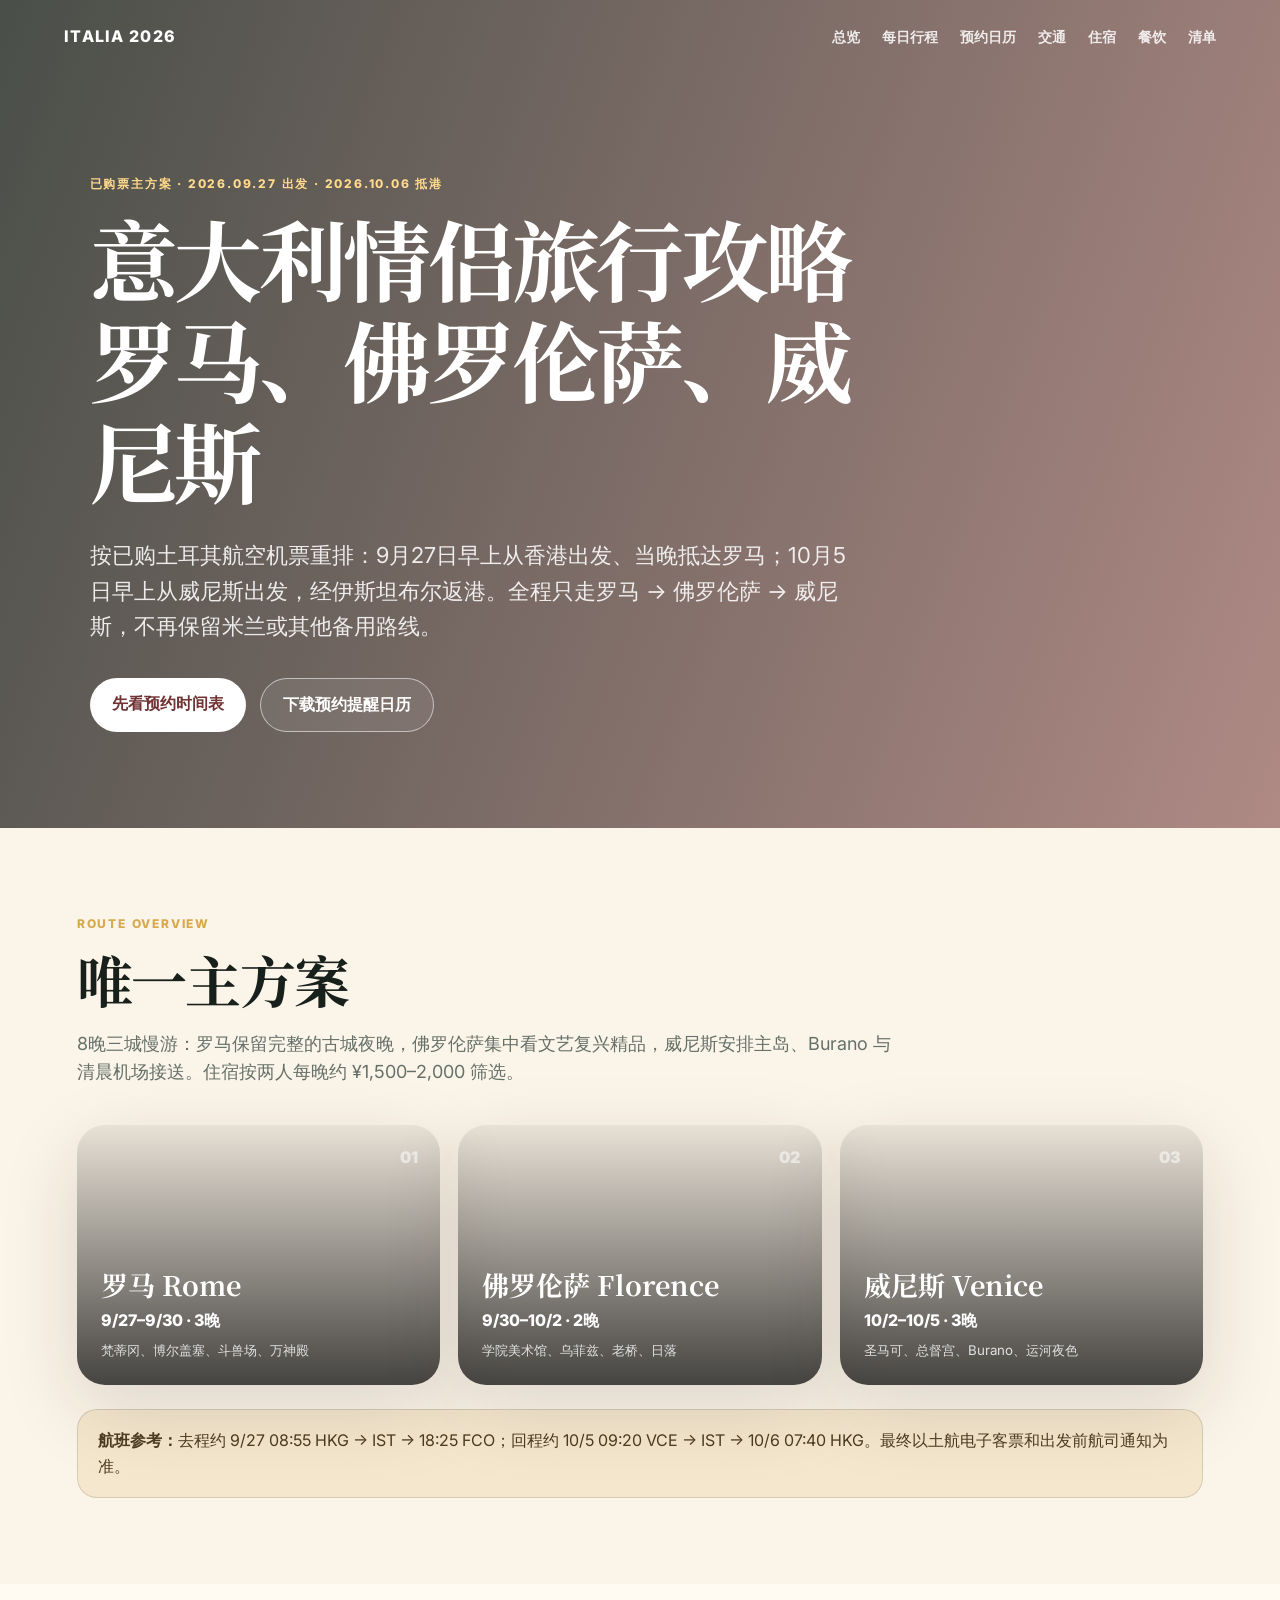
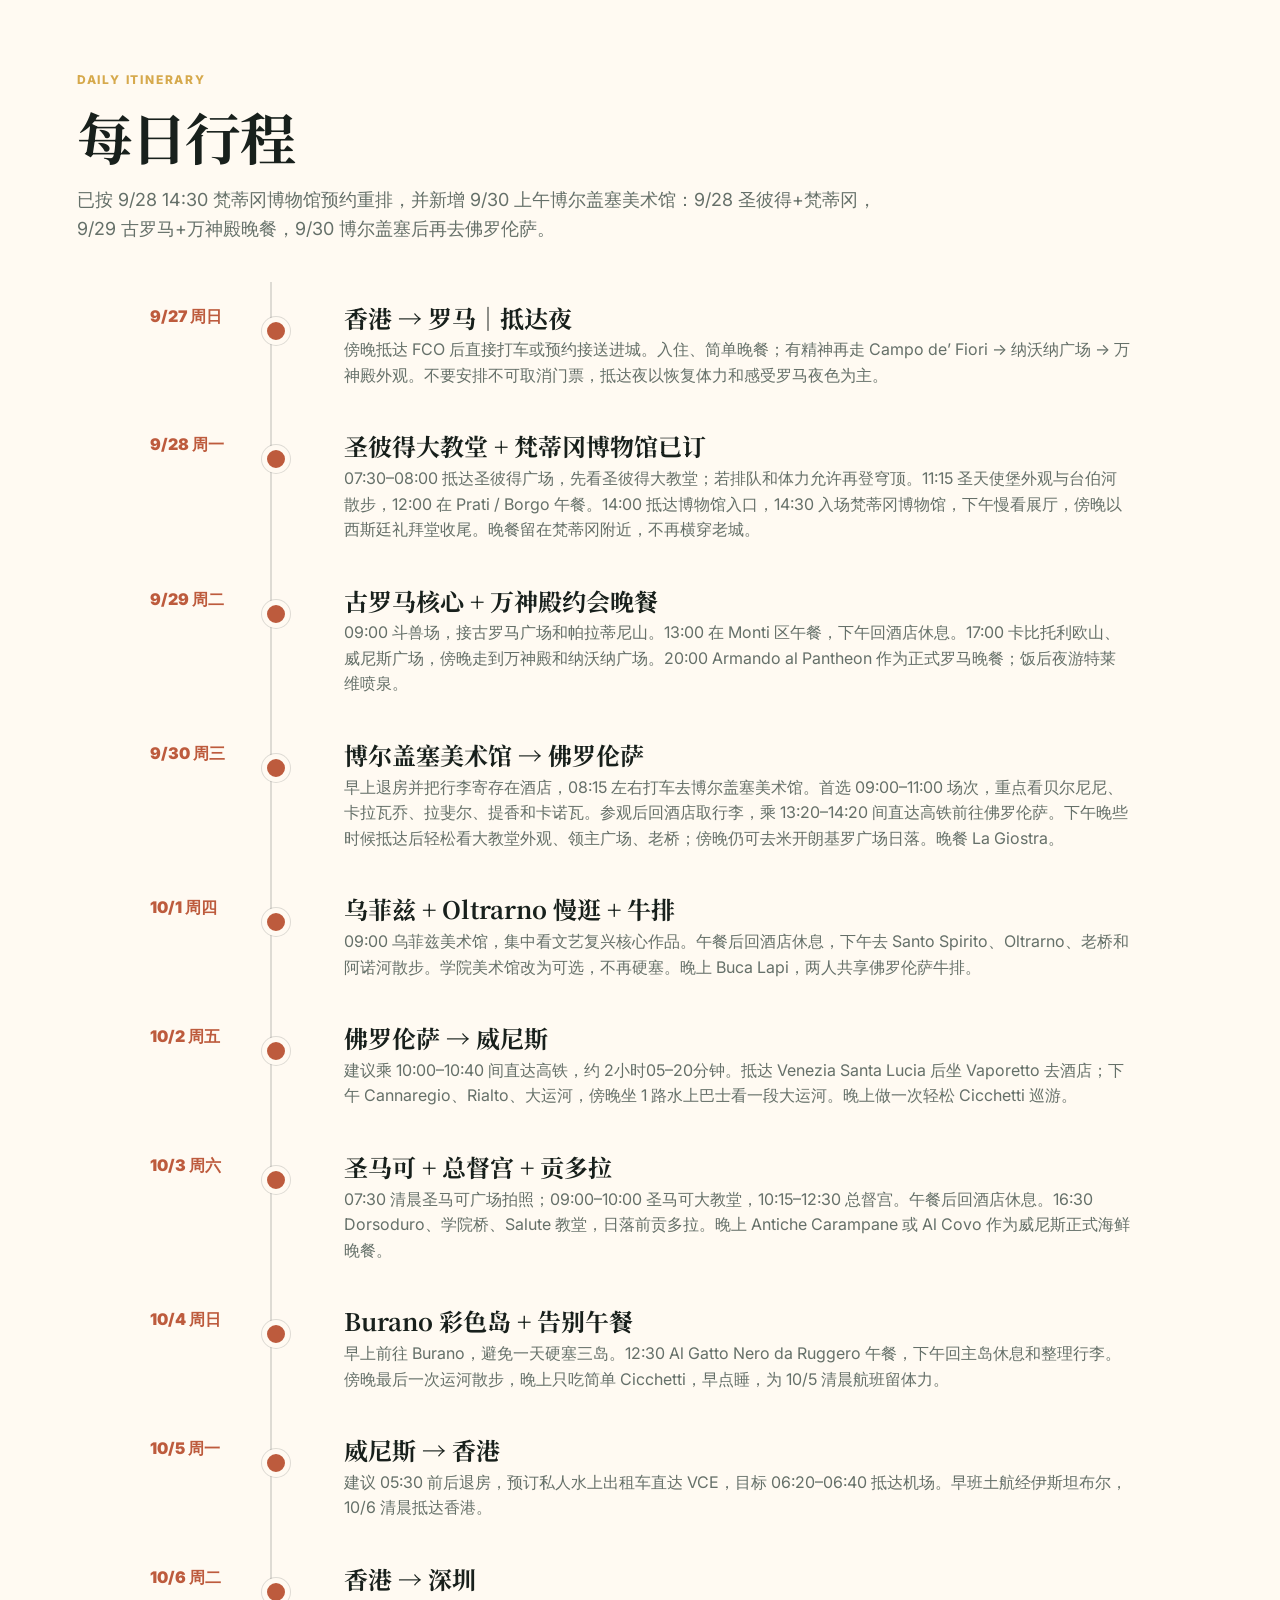
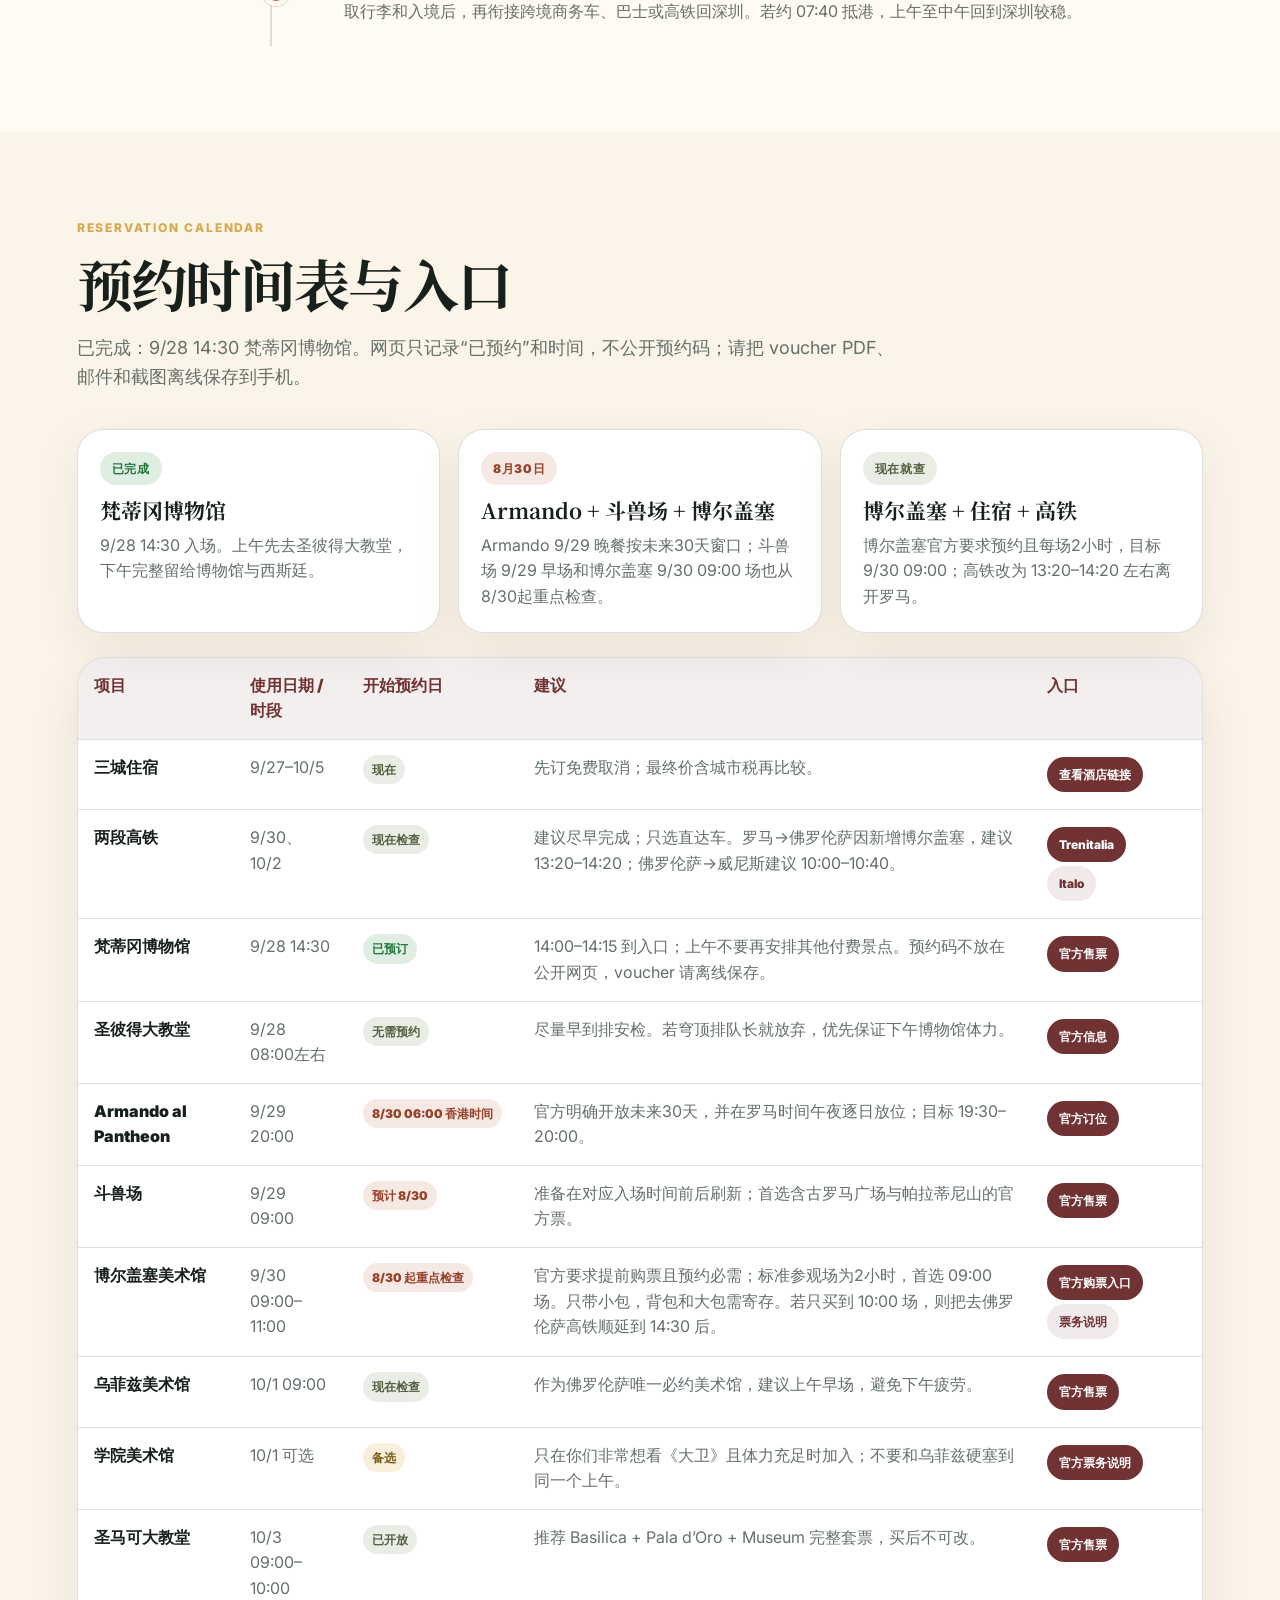
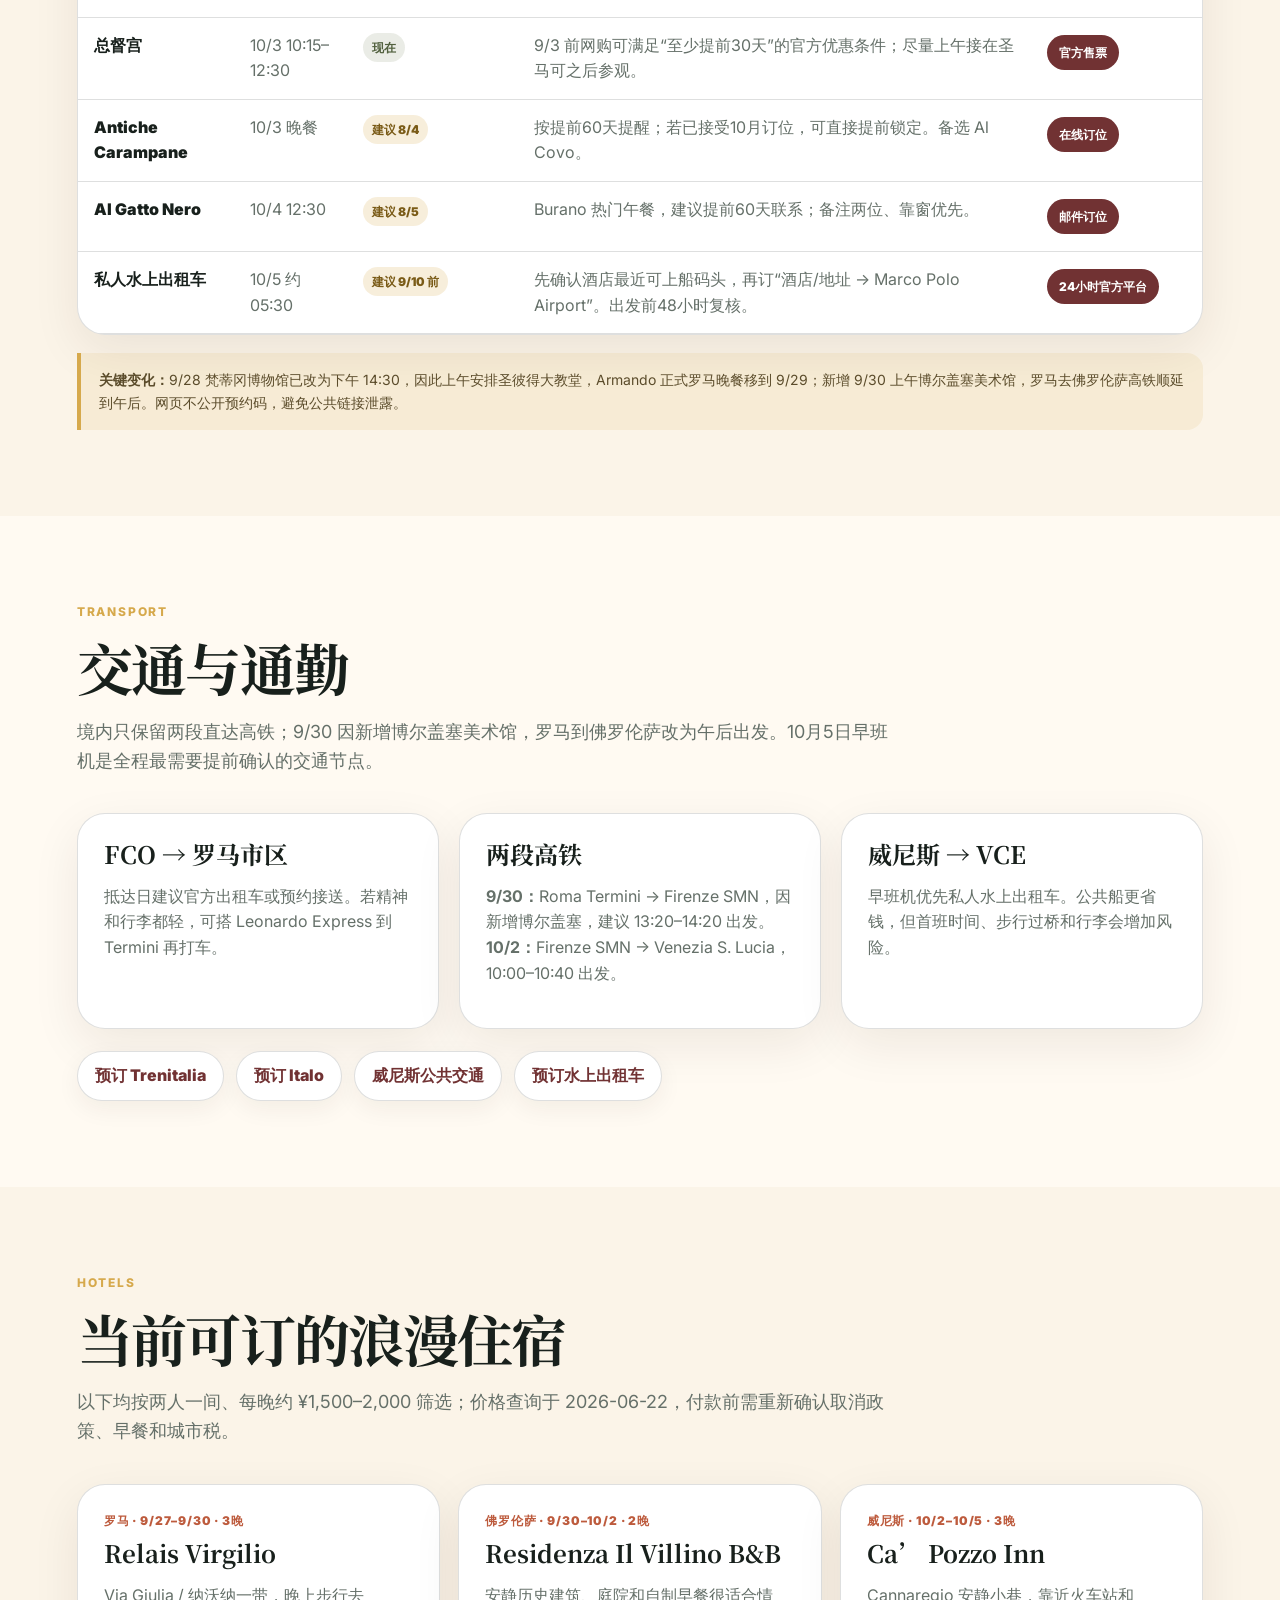
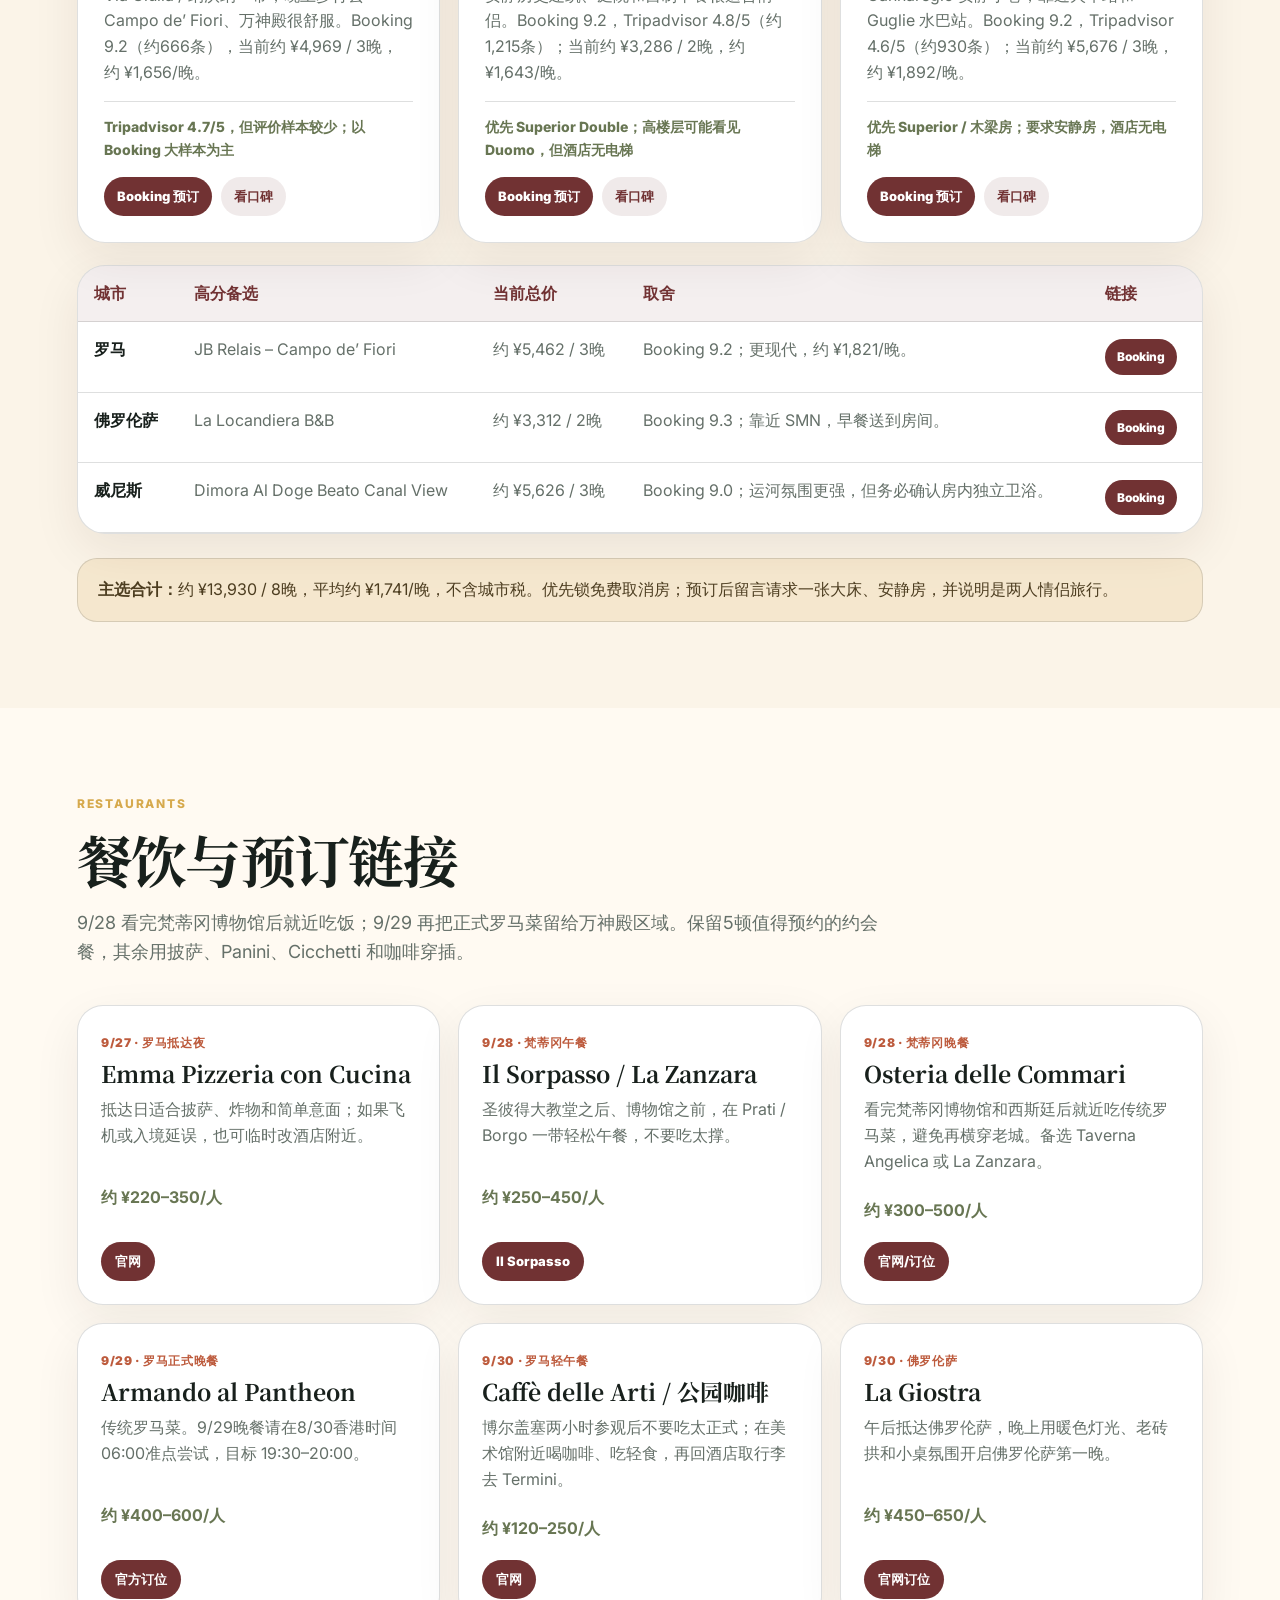
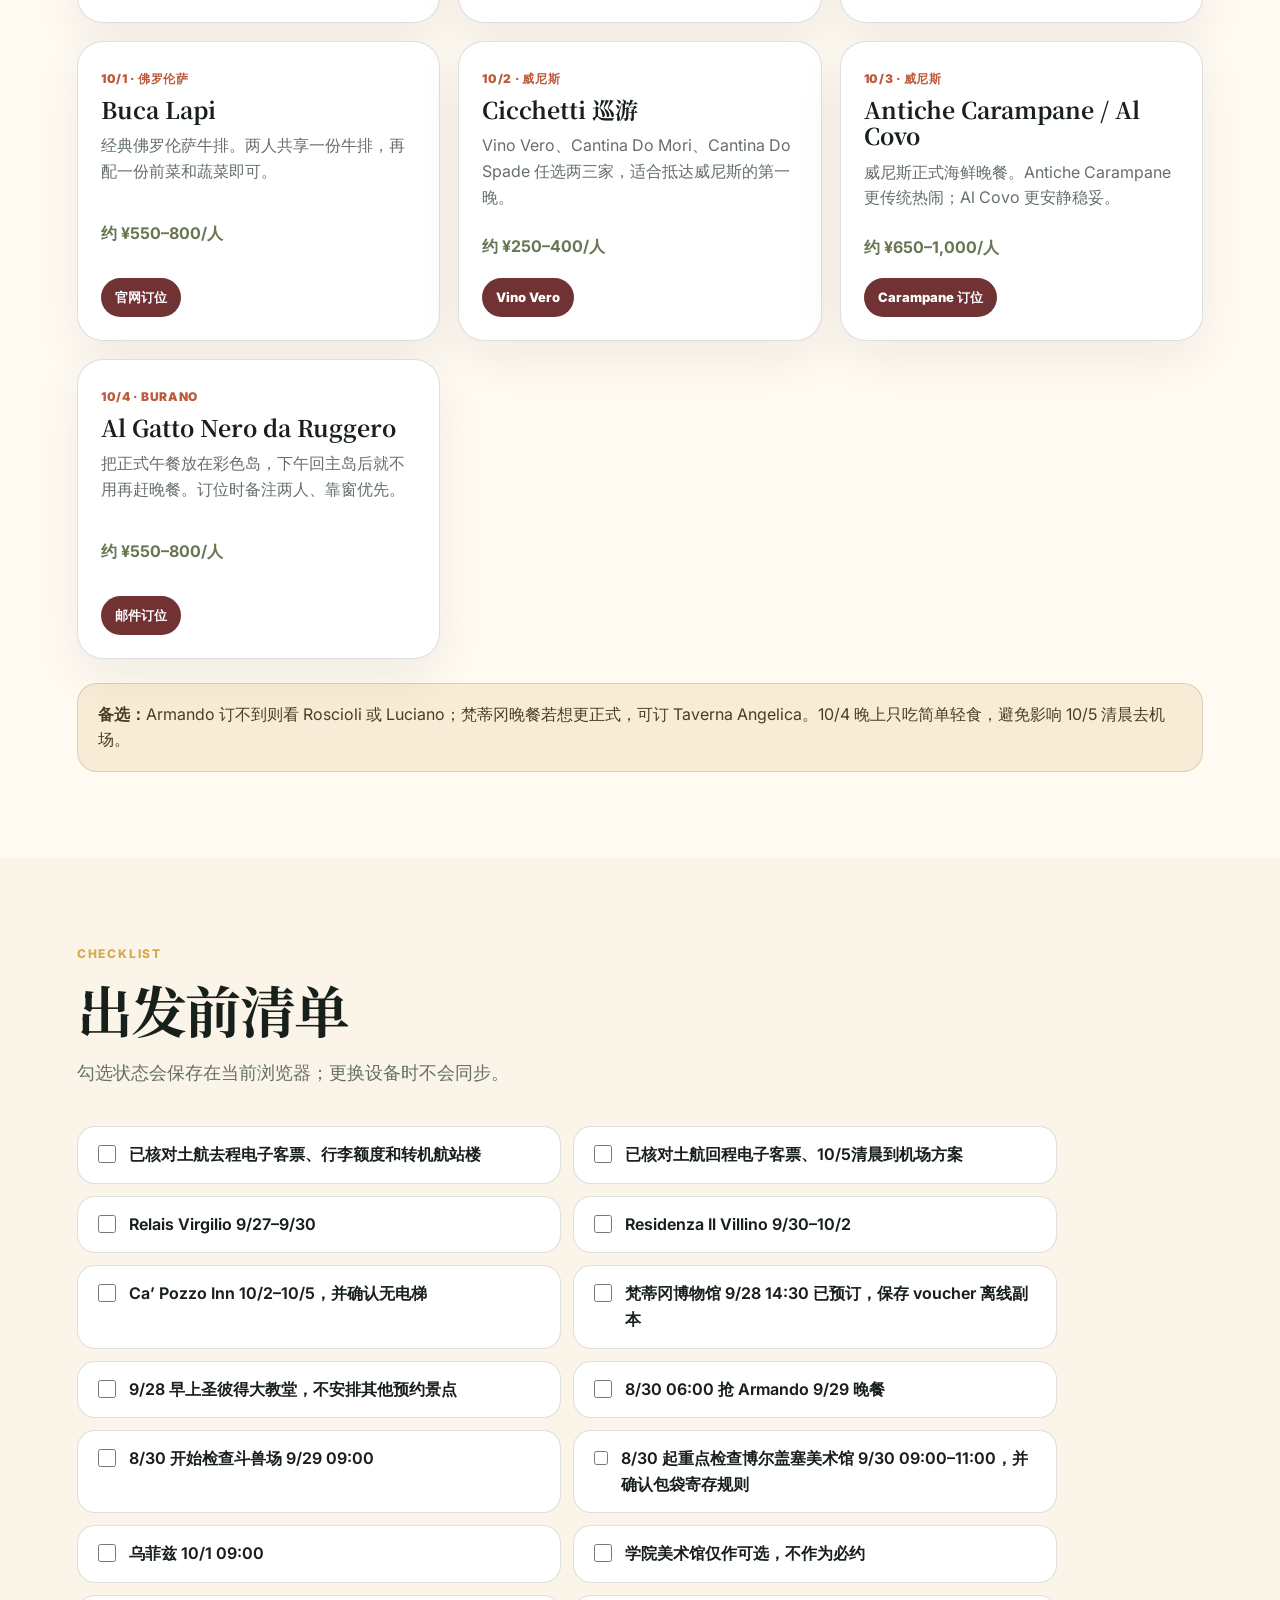
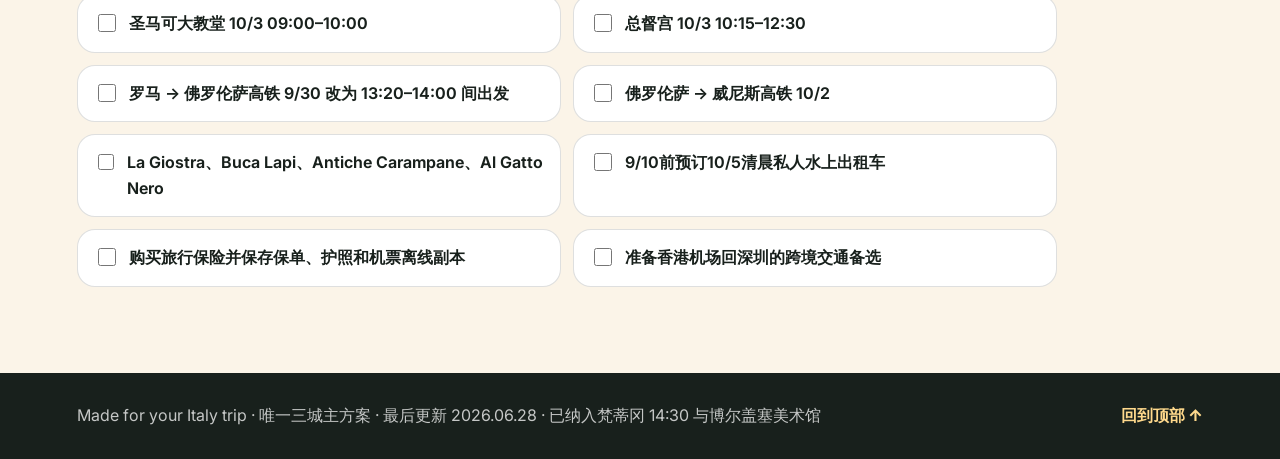
==== index.html @ 8fc0a08b "init github repo" ====
<!DOCTYPE html>

<html lang="zh-CN">
<head>
<meta charset="utf-8"/>
<meta content="width=device-width, initial-scale=1" name="viewport"/>
<title>意大利情侣旅行攻略｜罗马·佛罗伦萨·威尼斯</title>
<meta content="2026年9月27日香港出发，10月5日威尼斯返程：罗马、佛罗伦萨、威尼斯三城情侣旅行攻略，含住宿、餐厅、景点放票日、官方预约链接与已订梵蒂冈博物馆下午票后的新版节奏，并新增博尔盖塞美术馆。" name="description"/>
<link href="https://fonts.googleapis.com" rel="preconnect"/>
<link crossorigin="" href="https://fonts.gstatic.com" rel="preconnect"/>
<link href="https://fonts.googleapis.com/css2?family=Noto+Serif+SC:wght@500;700&amp;family=Inter:wght@400;500;600;700;800&amp;display=swap" rel="stylesheet"/>
<link href="styles.css" rel="stylesheet">
</link></head>
<body>
<header class="hero" id="top">
<nav class="nav">
<a class="brand" href="#top">Italia 2026</a>
<button aria-expanded="false" aria-label="打开导航" class="nav-toggle">☰</button>
<div class="nav-links">
<a href="#overview">总览</a>
<a href="#itinerary">每日行程</a>
<a href="#booking">预约日历</a>
<a href="#transport">交通</a>
<a href="#hotels">住宿</a>
<a href="#food">餐饮</a>
<a href="#checklist">清单</a>
</div>
</nav>
<section class="hero-content">
<p class="eyebrow">已购票主方案 · 2026.09.27 出发 · 2026.10.06 抵港</p>
<h1>意大利情侣旅行攻略<br/>罗马、佛罗伦萨、威尼斯</h1>
<p class="hero-subtitle">按已购土耳其航空机票重排：9月27日早上从香港出发、当晚抵达罗马；10月5日早上从威尼斯出发，经伊斯坦布尔返港。全程只走罗马 → 佛罗伦萨 → 威尼斯，不再保留米兰或其他备用路线。</p>
<div class="hero-actions">
<a class="btn primary" href="#booking">先看预约时间表</a>
<a class="btn secondary" download="" href="booking-reminders.ics">下载预约提醒日历</a>
</div>
</section>
</header>
<main>
<section class="section" id="overview">
<div class="section-heading">
<p class="eyebrow">Route Overview</p>
<h2>唯一主方案</h2>
<p>8晚三城慢游：罗马保留完整的古城夜晚，佛罗伦萨集中看文艺复兴精品，威尼斯安排主岛、Burano 与清晨机场接送。住宿按两人每晚约 ¥1,500–2,000 筛选。</p>
</div>
<div class="route-grid three-route">
<article class="route-card rome"><span>01</span><h3>罗马 Rome</h3><p>9/27–9/30 · 3晚</p><small>梵蒂冈、博尔盖塞、斗兽场、万神殿</small></article>
<article class="route-card florence"><span>02</span><h3>佛罗伦萨 Florence</h3><p>9/30–10/2 · 2晚</p><small>学院美术馆、乌菲兹、老桥、日落</small></article>
<article class="route-card venice"><span>03</span><h3>威尼斯 Venice</h3><p>10/2–10/5 · 3晚</p><small>圣马可、总督宫、Burano、运河夜色</small></article>
</div>
<div class="notice"><strong>航班参考：</strong>去程约 9/27 08:55 HKG → IST → 18:25 FCO；回程约 10/5 09:20 VCE → IST → 10/6 07:40 HKG。最终以土航电子客票和出发前航司通知为准。</div>
</section>
<section class="section alt" id="itinerary">
<div class="section-heading">
<p class="eyebrow">Daily Itinerary</p>
<h2>每日行程</h2>
<p>已按 9/28 14:30 梵蒂冈博物馆预约重排，并新增 9/30 上午博尔盖塞美术馆：9/28 圣彼得+梵蒂冈，9/29 古罗马+万神殿晚餐，9/30 博尔盖塞后再去佛罗伦萨。</p>
</div>
<div class="timeline">
<div class="day"><time>9/27 周日</time><div class="day-content"><h3>香港 → 罗马｜抵达夜</h3><p>傍晚抵达 FCO 后直接打车或预约接送进城。入住、简单晚餐；有精神再走 Campo de’ Fiori → 纳沃纳广场 → 万神殿外观。不要安排不可取消门票，抵达夜以恢复体力和感受罗马夜色为主。</p></div></div>
<div class="day"><time>9/28 周一</time><div class="day-content"><h3>圣彼得大教堂 + 梵蒂冈博物馆已订</h3><p>07:30–08:00 抵达圣彼得广场，先看圣彼得大教堂；若排队和体力允许再登穹顶。11:15 圣天使堡外观与台伯河散步，12:00 在 Prati / Borgo 午餐。14:00 抵达博物馆入口，14:30 入场梵蒂冈博物馆，下午慢看展厅，傍晚以西斯廷礼拜堂收尾。晚餐留在梵蒂冈附近，不再横穿老城。</p></div></div>
<div class="day"><time>9/29 周二</time><div class="day-content"><h3>古罗马核心 + 万神殿约会晚餐</h3><p>09:00 斗兽场，接古罗马广场和帕拉蒂尼山。13:00 在 Monti 区午餐，下午回酒店休息。17:00 卡比托利欧山、威尼斯广场，傍晚走到万神殿和纳沃纳广场。20:00 Armando al Pantheon 作为正式罗马晚餐；饭后夜游特莱维喷泉。</p></div></div>
<div class="day"><time>9/30 周三</time><div class="day-content"><h3>博尔盖塞美术馆 → 佛罗伦萨</h3><p>早上退房并把行李寄存在酒店，08:15 左右打车去博尔盖塞美术馆。首选 09:00–11:00 场次，重点看贝尔尼尼、卡拉瓦乔、拉斐尔、提香和卡诺瓦。参观后回酒店取行李，乘 13:20–14:20 间直达高铁前往佛罗伦萨。下午晚些时候抵达后轻松看大教堂外观、领主广场、老桥；傍晚仍可去米开朗基罗广场日落。晚餐 La Giostra。</p></div></div>
<div class="day"><time>10/1 周四</time><div class="day-content"><h3>乌菲兹 + Oltrarno 慢逛 + 牛排</h3><p>09:00 乌菲兹美术馆，集中看文艺复兴核心作品。午餐后回酒店休息，下午去 Santo Spirito、Oltrarno、老桥和阿诺河散步。学院美术馆改为可选，不再硬塞。晚上 Buca Lapi，两人共享佛罗伦萨牛排。</p></div></div>
<div class="day"><time>10/2 周五</time><div class="day-content"><h3>佛罗伦萨 → 威尼斯</h3><p>建议乘 10:00–10:40 间直达高铁，约 2小时05–20分钟。抵达 Venezia Santa Lucia 后坐 Vaporetto 去酒店；下午 Cannaregio、Rialto、大运河，傍晚坐 1 路水上巴士看一段大运河。晚上做一次轻松 Cicchetti 巡游。</p></div></div>
<div class="day"><time>10/3 周六</time><div class="day-content"><h3>圣马可 + 总督宫 + 贡多拉</h3><p>07:30 清晨圣马可广场拍照；09:00–10:00 圣马可大教堂，10:15–12:30 总督宫。午餐后回酒店休息。16:30 Dorsoduro、学院桥、Salute 教堂，日落前贡多拉。晚上 Antiche Carampane 或 Al Covo 作为威尼斯正式海鲜晚餐。</p></div></div>
<div class="day"><time>10/4 周日</time><div class="day-content"><h3>Burano 彩色岛 + 告别午餐</h3><p>早上前往 Burano，避免一天硬塞三岛。12:30 Al Gatto Nero da Ruggero 午餐，下午回主岛休息和整理行李。傍晚最后一次运河散步，晚上只吃简单 Cicchetti，早点睡，为 10/5 清晨航班留体力。</p></div></div>
<div class="day"><time>10/5 周一</time><div class="day-content"><h3>威尼斯 → 香港</h3><p>建议 05:30 前后退房，预订私人水上出租车直达 VCE，目标 06:20–06:40 抵达机场。早班土航经伊斯坦布尔，10/6 清晨抵达香港。</p></div></div>
<div class="day"><time>10/6 周二</time><div class="day-content"><h3>香港 → 深圳</h3><p>取行李和入境后，再衔接跨境商务车、巴士或高铁回深圳。若约 07:40 抵港，上午至中午回到深圳较稳。</p></div></div>
</div>
    </section>
    <section class="section" id="booking">
<div class="section-heading">
<p class="eyebrow">Reservation Calendar</p>
<h2>预约时间表与入口</h2>
<p>已完成：9/28 14:30 梵蒂冈博物馆。网页只记录“已预约”和时间，不公开预约码；请把 voucher PDF、邮件和截图离线保存到手机。</p>
</div>
<div class="booking-summary">
<article><span class="status done">已完成</span><strong>梵蒂冈博物馆</strong><p>9/28 14:30 入场。上午先去圣彼得大教堂，下午完整留给博物馆与西斯廷。</p></article>
<article><span class="status later">8月30日</span><strong>Armando + 斗兽场 + 博尔盖塞</strong><p>Armando 9/29 晚餐按未来30天窗口；斗兽场 9/29 早场和博尔盖塞 9/30 09:00 场也从8/30起重点检查。</p></article>
<article><span class="status open">现在就查</span><strong>博尔盖塞 + 住宿 + 高铁</strong><p>博尔盖塞官方要求预约且每场2小时，目标 9/30 09:00；高铁改为 13:20–14:20 左右离开罗马。</p></article>
</div>
<div class="booking-table-wrap">
<table class="booking-table">
<thead><tr><th>项目</th><th>使用日期 / 时段</th><th>开始预约日</th><th>建议</th><th>入口</th></tr></thead>
<tbody>
<tr><td>三城住宿</td><td>9/27–10/5</td><td><span class="pill open">现在</span></td><td>先订免费取消；最终价含城市税再比较。</td><td><a class="mini-btn" href="#hotels">查看酒店链接</a></td></tr>
<tr><td>两段高铁</td><td>9/30、10/2</td><td><span class="pill open">现在检查</span></td><td>建议尽早完成；只选直达车。罗马→佛罗伦萨因新增博尔盖塞，建议 13:20–14:20；佛罗伦萨→威尼斯建议 10:00–10:40。</td><td><a class="mini-btn" href="https://www.trenitalia.com/en.html" rel="noopener" target="_blank">Trenitalia</a> <a class="mini-btn ghost" href="https://www.italotreno.com/en" rel="noopener" target="_blank">Italo</a></td></tr>
<tr><td>梵蒂冈博物馆</td><td>9/28 14:30</td><td><span class="pill done">已预订</span></td><td>14:00–14:15 到入口；上午不要再安排其他付费景点。预约码不放在公开网页，voucher 请离线保存。</td><td><a class="mini-btn" href="https://tickets.museivaticani.va/home" rel="noopener" target="_blank">官方售票</a></td></tr>
<tr><td>圣彼得大教堂</td><td>9/28 08:00左右</td><td><span class="pill open">无需预约</span></td><td>尽量早到排安检。若穹顶排队长就放弃，优先保证下午博物馆体力。</td><td><a class="mini-btn" href="https://www.basilicasanpietro.va/en.html" rel="noopener" target="_blank">官方信息</a></td></tr>
<tr><td>Armando al Pantheon</td><td>9/29 20:00</td><td><span class="pill later">8/30 06:00 香港时间</span></td><td>官方明确开放未来30天，并在罗马时间午夜逐日放位；目标 19:30–20:00。</td><td><a class="mini-btn" href="https://armandoalpantheon.it/prenota/" rel="noopener" target="_blank">官方订位</a></td></tr>
<tr><td>斗兽场</td><td>9/29 09:00</td><td><span class="pill later">预计 8/30</span></td><td>准备在对应入场时间前后刷新；首选含古罗马广场与帕拉蒂尼山的官方票。</td><td><a class="mini-btn" href="https://ticketing.colosseo.it/en/" rel="noopener" target="_blank">官方售票</a></td></tr>
<tr><td>博尔盖塞美术馆</td><td>9/30 09:00–11:00</td><td><span class="pill later">8/30 起重点检查</span></td><td>官方要求提前购票且预约必需；标准参观场为2小时，首选 09:00 场。只带小包，背包和大包需寄存。若只买到 10:00 场，则把去佛罗伦萨高铁顺延到 14:30 后。</td><td><a class="mini-btn" href="https://www.gebart.it/musei/galleria-borghese/" rel="noopener" target="_blank">官方购票入口</a><a class="mini-btn ghost" href="https://galleriaborghese.cultura.gov.it/en/visita/info-biglietti/" rel="noopener" target="_blank">票务说明</a></td></tr>
<tr><td>乌菲兹美术馆</td><td>10/1 09:00</td><td><span class="pill open">现在检查</span></td><td>作为佛罗伦萨唯一必约美术馆，建议上午早场，避免下午疲劳。</td><td><a class="mini-btn" href="https://www.uffizi.it/en/tickets" rel="noopener" target="_blank">官方售票</a></td></tr>
<tr><td>学院美术馆</td><td>10/1 可选</td><td><span class="pill soon">备选</span></td><td>只在你们非常想看《大卫》且体力充足时加入；不要和乌菲兹硬塞到同一个上午。</td><td><a class="mini-btn" href="https://www.galleriaaccademiafirenze.it/en/tickets/" rel="noopener" target="_blank">官方票务说明</a></td></tr>
<tr><td>圣马可大教堂</td><td>10/3 09:00–10:00</td><td><span class="pill open">已开放</span></td><td>推荐 Basilica + Pala d’Oro + Museum 完整套票，买后不可改。</td><td><a class="mini-btn" href="https://tickets.basilicasanmarco.it/en/products/tickets/2524" rel="noopener" target="_blank">官方售票</a></td></tr>
<tr><td>总督宫</td><td>10/3 10:15–12:30</td><td><span class="pill open">现在</span></td><td>9/3 前网购可满足“至少提前30天”的官方优惠条件；尽量上午接在圣马可之后参观。</td><td><a class="mini-btn" href="https://muve.vivaticket.it/en/tour/palazzo-ducale/2478" rel="noopener" target="_blank">官方售票</a></td></tr>
<tr><td>Antiche Carampane</td><td>10/3 晚餐</td><td><span class="pill soon">建议 8/4</span></td><td>按提前60天提醒；若已接受10月订位，可直接提前锁定。备选 Al Covo。</td><td><a class="mini-btn" href="https://booking.resdiary.com/widget/Standard/AnticheCarampane/6454" rel="noopener" target="_blank">在线订位</a></td></tr>
<tr><td>Al Gatto Nero</td><td>10/4 12:30</td><td><span class="pill soon">建议 8/5</span></td><td>Burano 热门午餐，建议提前60天联系；备注两位、靠窗优先。</td><td><a class="mini-btn" href="mailto:info@gattonero.com?subject=Reservation%20request%20for%202%20people%20on%204%20October%202026%20at%2012%3A30">邮件订位</a></td></tr>
<tr><td>私人水上出租车</td><td>10/5 约 05:30</td><td><span class="pill soon">建议 9/10 前</span></td><td>先确认酒店最近可上船码头，再订“酒店/地址 → Marco Polo Airport”。出发前48小时复核。</td><td><a class="mini-btn" href="https://www.motoscafivenezia.com/en/" rel="noopener" target="_blank">24小时官方平台</a></td></tr>
</tbody>
</table>
</div>
<div class="source-note"><strong>关键变化：</strong>9/28 梵蒂冈博物馆已改为下午 14:30，因此上午安排圣彼得大教堂，Armando 正式罗马晚餐移到 9/29；新增 9/30 上午博尔盖塞美术馆，罗马去佛罗伦萨高铁顺延到午后。网页不公开预约码，避免公共链接泄露。</div>
</section>
    <section class="section alt" id="transport">
<div class="section-heading"><p class="eyebrow">Transport</p><h2>交通与通勤</h2><p>境内只保留两段直达高铁；9/30 因新增博尔盖塞美术馆，罗马到佛罗伦萨改为午后出发。10月5日早班机是全程最需要提前确认的交通节点。</p></div>
<div class="cards three">
<article class="info-card"><h3>FCO → 罗马市区</h3><p>抵达日建议官方出租车或预约接送。若精神和行李都轻，可搭 Leonardo Express 到 Termini 再打车。</p></article>
<article class="info-card"><h3>两段高铁</h3><p><strong>9/30：</strong>Roma Termini → Firenze SMN，因新增博尔盖塞，建议 13:20–14:20 出发。<br/><strong>10/2：</strong>Firenze SMN → Venezia S. Lucia，10:00–10:40 出发。</p></article>
<article class="info-card"><h3>威尼斯 → VCE</h3><p>早班机优先私人水上出租车。公共船更省钱，但首班时间、步行过桥和行李会增加风险。</p></article>
</div>
<div class="link-row">
<a class="action-link" href="https://www.trenitalia.com/en.html" rel="noopener" target="_blank">预订 Trenitalia</a>
<a class="action-link" href="https://www.italotreno.com/en" rel="noopener" target="_blank">预订 Italo</a>
<a class="action-link" href="https://www.veneziaunica.it/en" rel="noopener" target="_blank">威尼斯公共交通</a>
<a class="action-link" href="https://www.motoscafivenezia.com/en/" rel="noopener" target="_blank">预订水上出租车</a>
</div>
</section>
<section class="section" id="hotels">
<div class="section-heading"><p class="eyebrow">Hotels</p><h2>当前可订的浪漫住宿</h2><p>以下均按两人一间、每晚约 ¥1,500–2,000 筛选；价格查询于 2026-06-22，付款前需重新确认取消政策、早餐和城市税。</p></div>
<div class="hotel-grid featured-hotels">
<article class="hotel">
<p class="hotel-kicker">罗马 · 9/27–9/30 · 3晚</p>
<h3>Relais Virgilio</h3>
<p>Via Giulia / 纳沃纳一带，晚上步行去 Campo de’ Fiori、万神殿很舒服。Booking 9.2（约666条），当前约 ¥4,969 / 3晚，约 ¥1,656/晚。</p>
<div class="rating-line">Tripadvisor 4.7/5，但评价样本较少；以 Booking 大样本为主</div>
<div class="hotel-actions"><a href="https://www.booking.com/hotel/it/relais-giulia-141.html?aid=2438770&amp;checkin=2026-09-27&amp;checkout=2026-09-30&amp;no_rooms=1&amp;group_adults=2&amp;selected_currency=CNY" rel="noopener" target="_blank">Booking 预订</a><a href="https://www.tripadvisor.com/Hotel_Review-g187791-d26457561-Reviews-Relais_Virgilio-Rome_Lazio.html" rel="noopener" target="_blank">看口碑</a></div>
</article>
<article class="hotel">
<p class="hotel-kicker">佛罗伦萨 · 9/30–10/2 · 2晚</p>
<h3>Residenza Il Villino B&amp;B</h3>
<p>安静历史建筑、庭院和自制早餐很适合情侣。Booking 9.2，Tripadvisor 4.8/5（约1,215条）；当前约 ¥3,286 / 2晚，约 ¥1,643/晚。</p>
<div class="rating-line">优先 Superior Double；高楼层可能看见 Duomo，但酒店无电梯</div>
<div class="hotel-actions"><a href="https://www.booking.com/hotel/it/residenza-il-villino.html?aid=2438770&amp;checkin=2026-09-30&amp;checkout=2026-10-02&amp;no_rooms=1&amp;group_adults=2&amp;selected_currency=CNY" rel="noopener" target="_blank">Booking 预订</a><a href="https://www.tripadvisor.com/Hotel_Review-g187895-d276942-Reviews-Residenza_Il_Villino_B_B-Florence_Tuscany.html" rel="noopener" target="_blank">看口碑</a></div>
</article>
<article class="hotel">
<p class="hotel-kicker">威尼斯 · 10/2–10/5 · 3晚</p>
<h3>Ca’ Pozzo Inn</h3>
<p>Cannaregio 安静小巷，靠近火车站和 Guglie 水巴站。Booking 9.2，Tripadvisor 4.6/5（约930条）；当前约 ¥5,676 / 3晚，约 ¥1,892/晚。</p>
<div class="rating-line">优先 Superior / 木梁房；要求安静房，酒店无电梯</div>
<div class="hotel-actions"><a href="https://www.booking.com/hotel/it/capozzoinn.html?aid=2438770&amp;checkin=2026-10-02&amp;checkout=2026-10-05&amp;no_rooms=1&amp;group_adults=2&amp;selected_currency=CNY" rel="noopener" target="_blank">Booking 预订</a><a href="https://www.tripadvisor.com/Hotel_Review-g187870-d490875-Reviews-Ca_Pozzo_Inn-Venice_Veneto.html" rel="noopener" target="_blank">看口碑</a></div>
</article>
</div>
<div class="budget-table-wrap"><table class="budget-table"><thead><tr><th>城市</th><th>高分备选</th><th>当前总价</th><th>取舍</th><th>链接</th></tr></thead><tbody>
<tr><td>罗马</td><td>JB Relais – Campo de’ Fiori</td><td>约 ¥5,462 / 3晚</td><td>Booking 9.2；更现代，约 ¥1,821/晚。</td><td><a class="mini-btn" href="https://www.booking.com/hotel/it/jb-relais.html?aid=2438770&amp;checkin=2026-09-27&amp;checkout=2026-09-30&amp;no_rooms=1&amp;group_adults=2&amp;selected_currency=CNY" rel="noopener" target="_blank">Booking</a></td></tr>
<tr><td>佛罗伦萨</td><td>La Locandiera B&amp;B</td><td>约 ¥3,312 / 2晚</td><td>Booking 9.3；靠近 SMN，早餐送到房间。</td><td><a class="mini-btn" href="https://www.booking.com/hotel/it/la-locandiera-firenze.html?aid=2438770&amp;checkin=2026-09-30&amp;checkout=2026-10-02&amp;no_rooms=1&amp;group_adults=2&amp;selected_currency=CNY" rel="noopener" target="_blank">Booking</a></td></tr>
<tr><td>威尼斯</td><td>Dimora Al Doge Beato Canal View</td><td>约 ¥5,626 / 3晚</td><td>Booking 9.0；运河氛围更强，但务必确认房内独立卫浴。</td><td><a class="mini-btn" href="https://www.booking.com/hotel/it/residenza-al-doge-beato.html?aid=2438770&amp;checkin=2026-10-02&amp;checkout=2026-10-05&amp;no_rooms=1&amp;group_adults=2&amp;selected_currency=CNY" rel="noopener" target="_blank">Booking</a></td></tr>
</tbody></table></div>
<div class="notice"><strong>主选合计：</strong>约 ¥13,930 / 8晚，平均约 ¥1,741/晚，不含城市税。优先锁免费取消房；预订后留言请求一张大床、安静房，并说明是两人情侣旅行。</div>
</section>
<section class="section alt" id="food">
<div class="section-heading"><p class="eyebrow">Restaurants</p><h2>餐饮与预订链接</h2><p>9/28 看完梵蒂冈博物馆后就近吃饭；9/29 再把正式罗马菜留给万神殿区域。保留5顿值得预约的约会餐，其余用披萨、Panini、Cicchetti 和咖啡穿插。</p></div>
<div class="restaurant-grid">
<article class="restaurant-card"><div><span>9/27 · 罗马抵达夜</span><h3>Emma Pizzeria con Cucina</h3><p>抵达日适合披萨、炸物和简单意面；如果飞机或入境延误，也可临时改酒店附近。</p></div><strong>约 ¥220–350/人</strong><a href="https://www.emmapizzeria.com/" rel="noopener" target="_blank">官网</a></article>
<article class="restaurant-card"><div><span>9/28 · 梵蒂冈午餐</span><h3>Il Sorpasso / La Zanzara</h3><p>圣彼得大教堂之后、博物馆之前，在 Prati / Borgo 一带轻松午餐，不要吃太撑。</p></div><strong>约 ¥250–450/人</strong><a href="https://www.ilsorpasso.com/" rel="noopener" target="_blank">Il Sorpasso</a></article>
<article class="restaurant-card"><div><span>9/28 · 梵蒂冈晚餐</span><h3>Osteria delle Commari</h3><p>看完梵蒂冈博物馆和西斯廷后就近吃传统罗马菜，避免再横穿老城。备选 Taverna Angelica 或 La Zanzara。</p></div><strong>约 ¥300–500/人</strong><a href="https://www.osteriadellecommari.it/" rel="noopener" target="_blank">官网/订位</a></article>
<article class="restaurant-card"><div><span>9/29 · 罗马正式晚餐</span><h3>Armando al Pantheon</h3><p>传统罗马菜。9/29晚餐请在8/30香港时间06:00准点尝试，目标 19:30–20:00。</p></div><strong>约 ¥400–600/人</strong><a href="https://armandoalpantheon.it/prenota/" rel="noopener" target="_blank">官方订位</a></article>

<article class="restaurant-card"><div><span>9/30 · 罗马轻午餐</span><h3>Caffè delle Arti / 公园咖啡</h3><p>博尔盖塞两小时参观后不要吃太正式；在美术馆附近喝咖啡、吃轻食，再回酒店取行李去 Termini。</p></div><strong>约 ¥120–250/人</strong><a href="https://www.caffedelleartiroma.it/" rel="noopener" target="_blank">官网</a></article>
<article class="restaurant-card"><div><span>9/30 · 佛罗伦萨</span><h3>La Giostra</h3><p>午后抵达佛罗伦萨，晚上用暖色灯光、老砖拱和小桌氛围开启佛罗伦萨第一晚。</p></div><strong>约 ¥450–650/人</strong><a href="https://ristorantelagiostra.com/" rel="noopener" target="_blank">官网订位</a></article>
<article class="restaurant-card"><div><span>10/1 · 佛罗伦萨</span><h3>Buca Lapi</h3><p>经典佛罗伦萨牛排。两人共享一份牛排，再配一份前菜和蔬菜即可。</p></div><strong>约 ¥550–800/人</strong><a href="https://www.bucalapi.com/en/" rel="noopener" target="_blank">官网订位</a></article>
<article class="restaurant-card"><div><span>10/2 · 威尼斯</span><h3>Cicchetti 巡游</h3><p>Vino Vero、Cantina Do Mori、Cantina Do Spade 任选两三家，适合抵达威尼斯的第一晚。</p></div><strong>约 ¥250–400/人</strong><a href="https://www.vinoverovenezia.com/" rel="noopener" target="_blank">Vino Vero</a></article>
<article class="restaurant-card"><div><span>10/3 · 威尼斯</span><h3>Antiche Carampane / Al Covo</h3><p>威尼斯正式海鲜晚餐。Antiche Carampane 更传统热闹；Al Covo 更安静稳妥。</p></div><strong>约 ¥650–1,000/人</strong><a href="https://booking.resdiary.com/widget/Standard/AnticheCarampane/6454" rel="noopener" target="_blank">Carampane 订位</a></article>
<article class="restaurant-card"><div><span>10/4 · Burano</span><h3>Al Gatto Nero da Ruggero</h3><p>把正式午餐放在彩色岛，下午回主岛后就不用再赶晚餐。订位时备注两人、靠窗优先。</p></div><strong>约 ¥550–800/人</strong><a href="mailto:info@gattonero.com?subject=Reservation%20request%20for%202%20people%20on%204%20October%202026%20at%2012%3A30">邮件订位</a></article>
</div>
<div class="notice"><strong>备选：</strong>Armando 订不到则看 Roscioli 或 Luciano；梵蒂冈晚餐若想更正式，可订 Taverna Angelica。10/4 晚上只吃简单轻食，避免影响 10/5 清晨去机场。</div>
</section>

    <section class="section" id="checklist">
<div class="section-heading"><p class="eyebrow">Checklist</p><h2>出发前清单</h2><p>勾选状态会保存在当前浏览器；更换设备时不会同步。</p></div>
<div class="checklist">
<label><input type="checkbox"/> 已核对土航去程电子客票、行李额度和转机航站楼</label>
<label><input type="checkbox"/> 已核对土航回程电子客票、10/5清晨到机场方案</label>
<label><input type="checkbox"/> Relais Virgilio 9/27–9/30</label>
<label><input type="checkbox"/> Residenza Il Villino 9/30–10/2</label>
<label><input type="checkbox"/> Ca’ Pozzo Inn 10/2–10/5，并确认无电梯</label>
<label><input type="checkbox"/> 梵蒂冈博物馆 9/28 14:30 已预订，保存 voucher 离线副本</label>
<label><input type="checkbox"/> 9/28 早上圣彼得大教堂，不安排其他预约景点</label>
<label><input type="checkbox"/> 8/30 06:00 抢 Armando 9/29 晚餐</label>
<label><input type="checkbox"/> 8/30 开始检查斗兽场 9/29 09:00</label>
<label><input type="checkbox"/> 8/30 起重点检查博尔盖塞美术馆 9/30 09:00–11:00，并确认包袋寄存规则</label>
<label><input type="checkbox"/> 乌菲兹 10/1 09:00</label>
<label><input type="checkbox"/> 学院美术馆仅作可选，不作为必约</label>
<label><input type="checkbox"/> 圣马可大教堂 10/3 09:00–10:00</label>
<label><input type="checkbox"/> 总督宫 10/3 10:15–12:30</label>
<label><input type="checkbox"/> 罗马 → 佛罗伦萨高铁 9/30 改为 13:20–14:00 间出发</label>
<label><input type="checkbox"/> 佛罗伦萨 → 威尼斯高铁 10/2</label>
<label><input type="checkbox"/> La Giostra、Buca Lapi、Antiche Carampane、Al Gatto Nero</label>
<label><input type="checkbox"/> 9/10前预订10/5清晨私人水上出租车</label>
<label><input type="checkbox"/> 购买旅行保险并保存保单、护照和机票离线副本</label>
<label><input type="checkbox"/> 准备香港机场回深圳的跨境交通备选</label>
</div>
    </section>
  </main>
<footer class="footer"><p>Made for your Italy trip · 唯一三城主方案 · 最后更新 2026.06.28 · 已纳入梵蒂冈 14:30 与博尔盖塞美术馆</p><a href="#top">回到顶部 ↑</a></footer>
<script src="script.js"></script>
</body>
</html>
---- styles.css ----
:root{
  --ink:#18201c;
  --muted:#657069;
  --cream:#fbf4e8;
  --paper:#fffaf2;
  --terracotta:#bd5b3d;
  --wine:#713233;
  --olive:#687653;
  --gold:#d6a94c;
  --line:rgba(24,32,28,.14);
  --shadow:0 24px 80px rgba(45, 28, 18, .14);
}
*{box-sizing:border-box}
html{scroll-behavior:smooth}
body{margin:0;font-family:Inter,-apple-system,BlinkMacSystemFont,"PingFang SC","Microsoft YaHei",sans-serif;color:var(--ink);background:var(--cream);line-height:1.6}
a{color:inherit;text-decoration:none}
.hero{min-height:92vh;background:linear-gradient(110deg,rgba(24,32,28,.78),rgba(113,50,51,.55)),url('https://images.unsplash.com/photo-1523906834658-6e24ef2386f9?auto=format&fit=crop&w=2200&q=80') center/cover; color:white;position:relative}
.nav{display:flex;align-items:center;justify-content:space-between;padding:24px clamp(20px,5vw,70px);position:relative;z-index:2}
.brand{font-weight:800;letter-spacing:.08em;text-transform:uppercase}
.nav-links{display:flex;gap:22px;font-weight:600;font-size:14px;color:rgba(255,255,255,.86)}
.nav-links a:hover{color:white}
.nav-toggle{display:none;background:rgba(255,255,255,.12);border:1px solid rgba(255,255,255,.25);color:white;border-radius:12px;padding:8px 12px;font-size:20px}
.hero-content{max-width:980px;padding:100px clamp(20px,7vw,96px) 80px}
.eyebrow{text-transform:uppercase;letter-spacing:.15em;font-weight:800;font-size:12px;color:var(--gold);margin:0 0 14px}
.hero .eyebrow{color:#ffd98c}
h1,h2,h3{font-family:"Noto Serif SC",serif;line-height:1.15;margin:0}
h1{font-size:clamp(42px,7vw,88px);letter-spacing:-.04em}
.hero-subtitle{max-width:760px;font-size:clamp(17px,2vw,22px);color:rgba(255,255,255,.88);margin:28px 0 34px}
.hero-actions{display:flex;gap:14px;flex-wrap:wrap}.btn{padding:13px 22px;border-radius:999px;font-weight:800}.primary{background:#fff;color:var(--wine)}.secondary{border:1px solid rgba(255,255,255,.55);color:#fff;background:rgba(255,255,255,.08)}
.section{padding:86px clamp(20px,6vw,90px)}.section.alt{background:var(--paper)}.section-heading{max-width:820px;margin-bottom:38px}.section-heading h2{font-size:clamp(32px,5vw,56px);letter-spacing:-.03em}.section-heading p:not(.eyebrow){font-size:18px;color:var(--muted)}
.route-grid{display:grid;grid-template-columns:repeat(4,1fr);gap:18px}.route-card{min-height:260px;border-radius:28px;padding:24px;color:white;background:var(--wine);box-shadow:var(--shadow);display:flex;flex-direction:column;justify-content:flex-end;position:relative;overflow:hidden}.route-card:before{content:"";position:absolute;inset:0;background:linear-gradient(to top,rgba(0,0,0,.72),rgba(0,0,0,.08));z-index:0}.route-card>*{position:relative;z-index:1}.route-card span{position:absolute;top:20px;right:22px;font-weight:900;color:rgba(255,255,255,.55)}.route-card h3{font-size:27px}.route-card p{font-weight:800;margin:8px 0 6px}.route-card small{color:rgba(255,255,255,.82)}.rome{background:url('https://images.unsplash.com/photo-1552832230-c0197dd311b5?auto=format&fit=crop&w=900&q=80') center/cover}.florence{background:url('https://images.unsplash.com/photo-1541370976299-4d24ebbc9077?auto=format&fit=crop&w=900&q=80') center/cover}.venice{background:url('https://images.unsplash.com/photo-1514890547357-a9ee288728e0?auto=format&fit=crop&w=900&q=80') center/cover}.milan{background:url('https://images.unsplash.com/photo-1610016302534-6f67f1c968d8?auto=format&fit=crop&w=900&q=80') center/cover}
.notice{margin-top:24px;border:1px solid var(--line);background:rgba(214,169,76,.16);padding:18px 20px;border-radius:20px;color:#4c3d20}.timeline{max-width:980px;margin:auto;position:relative}.timeline:before{content:"";position:absolute;left:120px;top:0;bottom:0;width:2px;background:var(--line)}.day{display:grid;grid-template-columns:160px minmax(0,1fr);gap:34px;padding:22px 0;position:relative}.day:after{content:"";position:absolute;left:112px;top:35px;width:18px;height:18px;background:var(--terracotta);border:5px solid var(--paper);border-radius:50%;box-shadow:0 0 0 1px var(--line)}.day time{font-weight:900;color:var(--terracotta)}.day-content{min-width:0}.day h3{font-size:24px;margin-bottom:6px}.day p{margin:0;color:var(--muted)}
.cards{display:grid;gap:20px}.cards.three{grid-template-columns:repeat(3,1fr)}.info-card,.hotel,.reservation-plan{background:#fff;border:1px solid var(--line);border-radius:28px;padding:26px;box-shadow:0 16px 48px rgba(45,28,18,.08)}.info-card h3,.hotel h3,.reservation-plan h3{font-size:24px;margin-bottom:12px}.info-card p,.hotel p{color:var(--muted)}
.hotel-grid{display:grid;grid-template-columns:repeat(4,1fr);gap:18px}.hotel span{display:inline-block;margin-top:12px;padding:6px 12px;background:rgba(104,118,83,.12);color:var(--olive);border-radius:999px;font-weight:800;font-size:13px}
.food-list{display:grid;grid-template-columns:repeat(4,1fr);gap:16px}.food-list div{background:var(--wine);color:white;padding:24px;border-radius:26px}.food-list h3{font-size:25px}.food-list p{color:rgba(255,255,255,.82)}.reservation-plan{margin-top:20px;background:var(--paper)}.reservation-plan li{margin:8px 0;color:var(--muted)}
.checklist{display:grid;grid-template-columns:repeat(2,1fr);gap:12px;max-width:980px}.checklist label{display:flex;align-items:flex-start;gap:10px;background:#fff;border:1px solid var(--line);border-radius:18px;padding:15px 16px;font-weight:650}.checklist input{width:18px;height:18px;margin-top:3px;accent-color:var(--terracotta)}
.footer{padding:30px clamp(20px,6vw,90px);display:flex;justify-content:space-between;gap:20px;background:var(--ink);color:white}.footer p{margin:0;color:rgba(255,255,255,.75)}.footer a{font-weight:800;color:#ffd98c}
@media(max-width:980px){.route-grid,.hotel-grid,.food-list,.cards.three{grid-template-columns:repeat(2,1fr)}.timeline:before{left:8px}.day{grid-template-columns:1fr;padding-left:38px}.day:after{left:0}.day time{margin-bottom:-20px}.checklist{grid-template-columns:1fr}}
@media(max-width:720px){.hero{min-height:auto}.nav{position:relative}.nav-toggle{display:block}.nav-links{display:none;position:absolute;right:20px;top:70px;flex-direction:column;background:rgba(24,32,28,.96);padding:18px;border-radius:18px;width:210px}.nav-links.open{display:flex}.hero-content{padding-top:64px}.route-grid,.hotel-grid,.food-list,.cards.three{grid-template-columns:1fr}.section{padding:64px 20px}.footer{flex-direction:column}.hero-actions .btn{width:100%;text-align:center}}
.budget-summary{display:grid;grid-template-columns:repeat(4,1fr);gap:16px;margin-bottom:24px}
.budget-summary article{background:#fff;border:1px solid var(--line);border-radius:24px;padding:20px;box-shadow:0 16px 48px rgba(45,28,18,.06)}
.budget-summary span{display:block;color:var(--terracotta);font-weight:900;font-size:13px;letter-spacing:.08em;text-transform:uppercase;margin-bottom:8px}
.budget-summary strong{display:block;font-size:20px;line-height:1.25;margin-bottom:8px}.budget-summary p{color:var(--muted);margin:0}
.budget-table-wrap{overflow:auto;background:#fff;border:1px solid var(--line);border-radius:28px;box-shadow:0 16px 48px rgba(45,28,18,.08);margin:22px 0}.budget-table{width:100%;border-collapse:collapse;min-width:900px}.budget-table th,.budget-table td{padding:15px 16px;text-align:left;border-bottom:1px solid var(--line);vertical-align:top}.budget-table th{background:rgba(113,50,51,.08);color:var(--wine);font-weight:900}.budget-table td{color:var(--muted)}.budget-table td:first-child{color:var(--ink);font-weight:800}.restaurant-costs{margin-top:24px}.restaurant-costs h3{font-size:28px;margin-bottom:16px}.cost-grid{display:grid;grid-template-columns:repeat(4,1fr);gap:16px}.cost-grid div{background:#fff;border:1px solid var(--line);border-radius:22px;padding:20px}.cost-grid strong{font-family:"Noto Serif SC",serif;font-size:20px}.cost-grid p{color:var(--muted);margin:8px 0 0}
@media(max-width:980px){.budget-summary,.cost-grid{grid-template-columns:repeat(2,1fr)}}@media(max-width:720px){.budget-summary,.cost-grid{grid-template-columns:1fr}.budget-table{min-width:760px}}

/* 2026 final three-city plan */
.three-route{grid-template-columns:repeat(3,1fr)}
.featured-hotels{grid-template-columns:repeat(3,1fr)}
.booking-summary{display:grid;grid-template-columns:repeat(3,1fr);gap:18px;margin-bottom:24px}
.booking-summary article{background:#fff;border:1px solid var(--line);border-radius:26px;padding:22px;box-shadow:0 16px 48px rgba(45,28,18,.07)}
.booking-summary strong{display:block;font-family:"Noto Serif SC",serif;font-size:21px;line-height:1.3;margin:12px 0 8px}
.booking-summary p{margin:0;color:var(--muted)}
.status,.pill{display:inline-flex;align-items:center;border-radius:999px;font-weight:900;white-space:nowrap}
.status{padding:7px 12px;font-size:12px;letter-spacing:.05em}.pill{padding:5px 9px;font-size:12px}
.status.open,.pill.open{background:rgba(104,118,83,.14);color:#52613f}
.status.soon,.pill.soon{background:rgba(214,169,76,.2);color:#7a5b17}
.status.later,.pill.later{background:rgba(189,91,61,.14);color:#963f29}
.status.done,.pill.done{background:rgba(28,130,55,.14);color:#22773b}
.booking-table-wrap{overflow:auto;background:#fff;border:1px solid var(--line);border-radius:28px;box-shadow:0 16px 48px rgba(45,28,18,.08)}
.booking-table{width:100%;min-width:1120px;border-collapse:collapse}
.booking-table th,.booking-table td{padding:15px 16px;text-align:left;vertical-align:top;border-bottom:1px solid var(--line)}
.booking-table th{background:rgba(113,50,51,.08);color:var(--wine);font-weight:900}
.booking-table td{color:var(--muted)}
.booking-table td:first-child{color:var(--ink);font-weight:900}
.mini-btn{display:inline-flex;align-items:center;justify-content:center;margin:2px 4px 2px 0;padding:8px 12px;border-radius:999px;background:var(--wine);color:#fff!important;font-weight:850;font-size:12px;white-space:nowrap}
.mini-btn.ghost{background:rgba(113,50,51,.1);color:var(--wine)!important}
.source-note{margin-top:18px;padding:16px 18px;border-left:4px solid var(--gold);background:rgba(214,169,76,.12);border-radius:0 16px 16px 0;color:#5b4c2b;font-size:14px}
.link-row{display:flex;flex-wrap:wrap;gap:12px;margin-top:22px}
.action-link{display:inline-flex;padding:11px 17px;border:1px solid var(--line);border-radius:999px;background:#fff;color:var(--wine);font-weight:850;box-shadow:0 8px 24px rgba(45,28,18,.06)}
.action-link:hover,.hotel-actions a:hover,.restaurant-card a:hover{transform:translateY(-1px)}
.hotel-kicker{margin:0 0 9px!important;color:var(--terracotta)!important;font-weight:900;font-size:12px;text-transform:uppercase;letter-spacing:.07em}
.rating-line{margin:16px 0 0;padding-top:14px;border-top:1px solid var(--line);font-weight:800;color:var(--olive);font-size:14px}
.hotel-actions{display:flex;flex-wrap:wrap;gap:9px;margin-top:16px}
.hotel-actions a{display:inline-flex;padding:9px 13px;background:var(--wine);color:#fff;border-radius:999px;font-weight:850;font-size:13px;transition:.18s ease}
.hotel-actions a+ a{background:rgba(113,50,51,.1);color:var(--wine)}
.restaurant-grid{display:grid;grid-template-columns:repeat(3,1fr);gap:18px}
.restaurant-card{display:flex;flex-direction:column;justify-content:space-between;min-height:300px;background:#fff;border:1px solid var(--line);border-radius:26px;padding:23px;box-shadow:0 16px 48px rgba(45,28,18,.07)}
.restaurant-card span{display:inline-block;color:var(--terracotta);font-size:12px;font-weight:900;letter-spacing:.06em;text-transform:uppercase;margin-bottom:9px}
.restaurant-card h3{font-size:23px;margin-bottom:10px}.restaurant-card p{color:var(--muted);margin:0}.restaurant-card strong{display:block;margin:18px 0 12px;color:var(--olive)}
.restaurant-card a{display:inline-flex;align-self:flex-start;padding:9px 14px;border-radius:999px;background:var(--wine);color:#fff;font-weight:850;font-size:13px;transition:.18s ease}
@media(max-width:980px){.three-route,.featured-hotels,.booking-summary,.restaurant-grid{grid-template-columns:repeat(2,1fr)}}
@media(max-width:720px){.three-route,.featured-hotels,.booking-summary,.restaurant-grid{grid-template-columns:1fr}.booking-table{min-width:980px}}
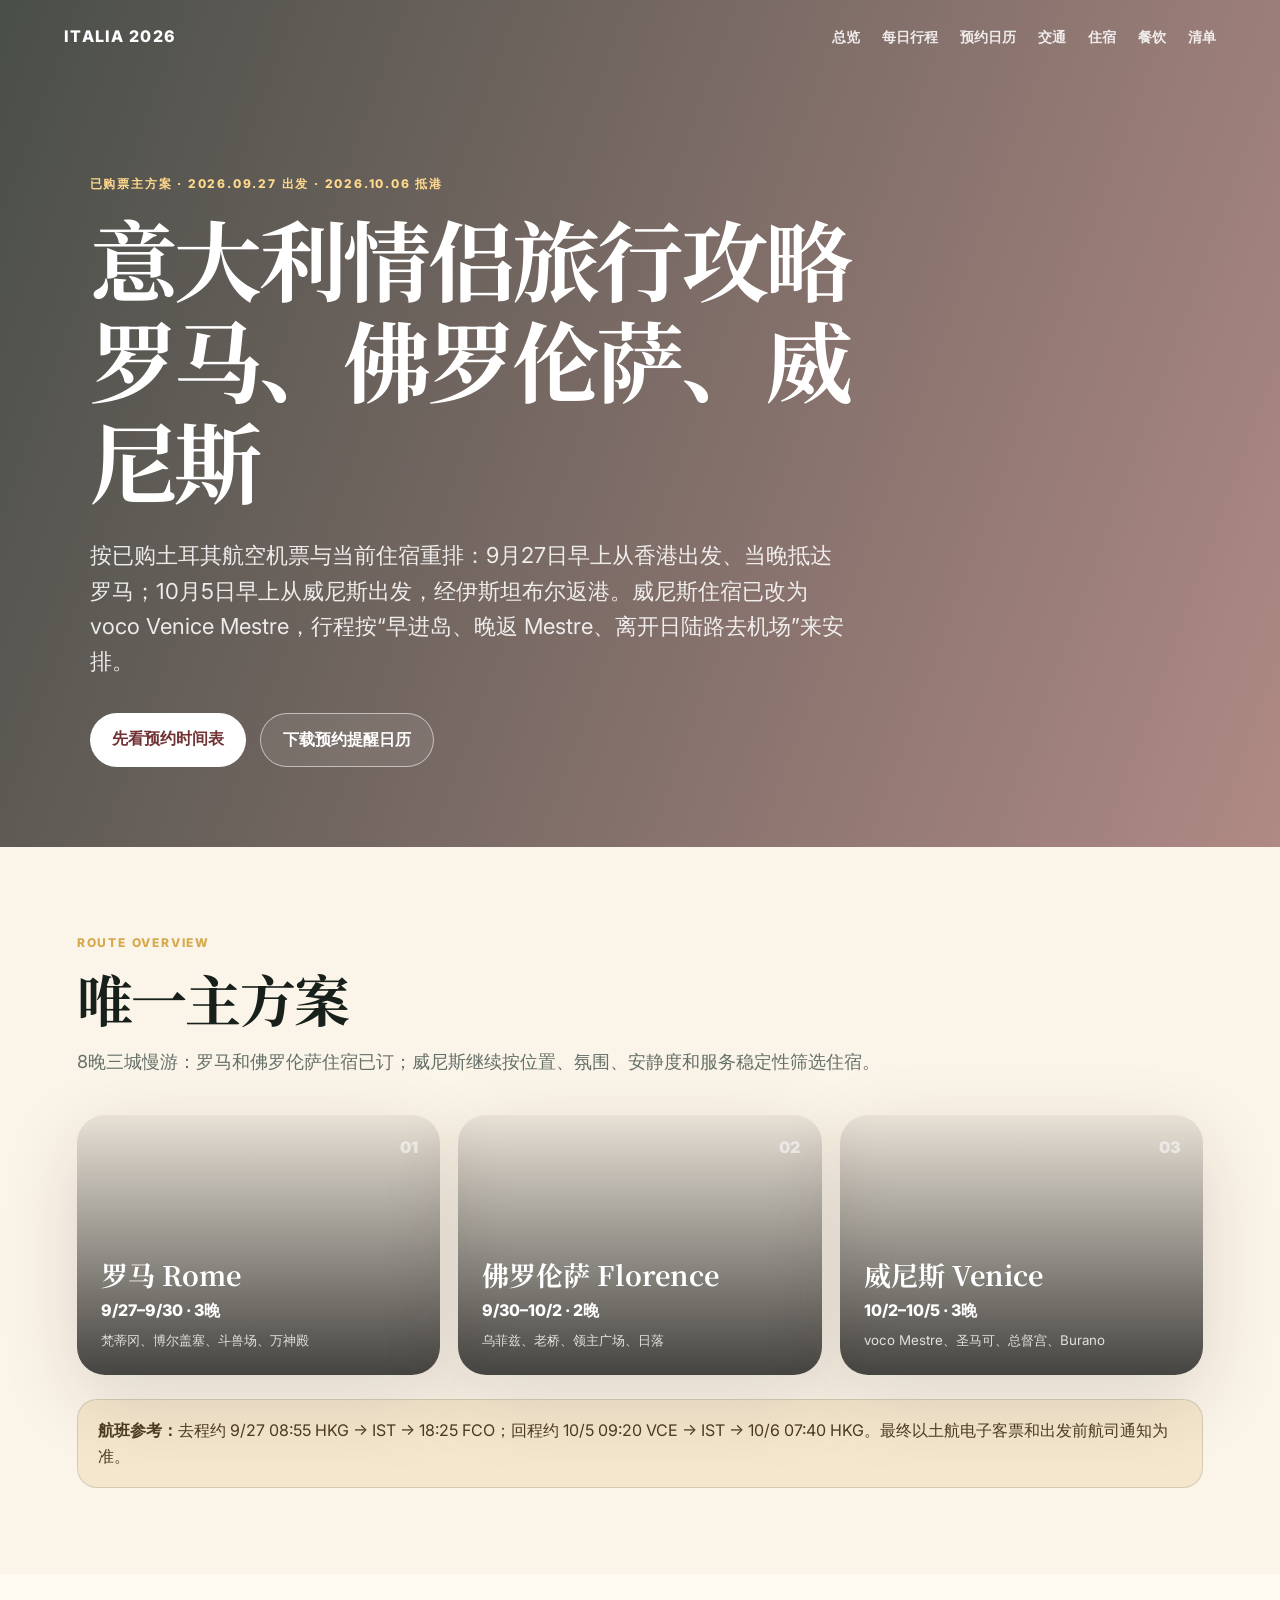
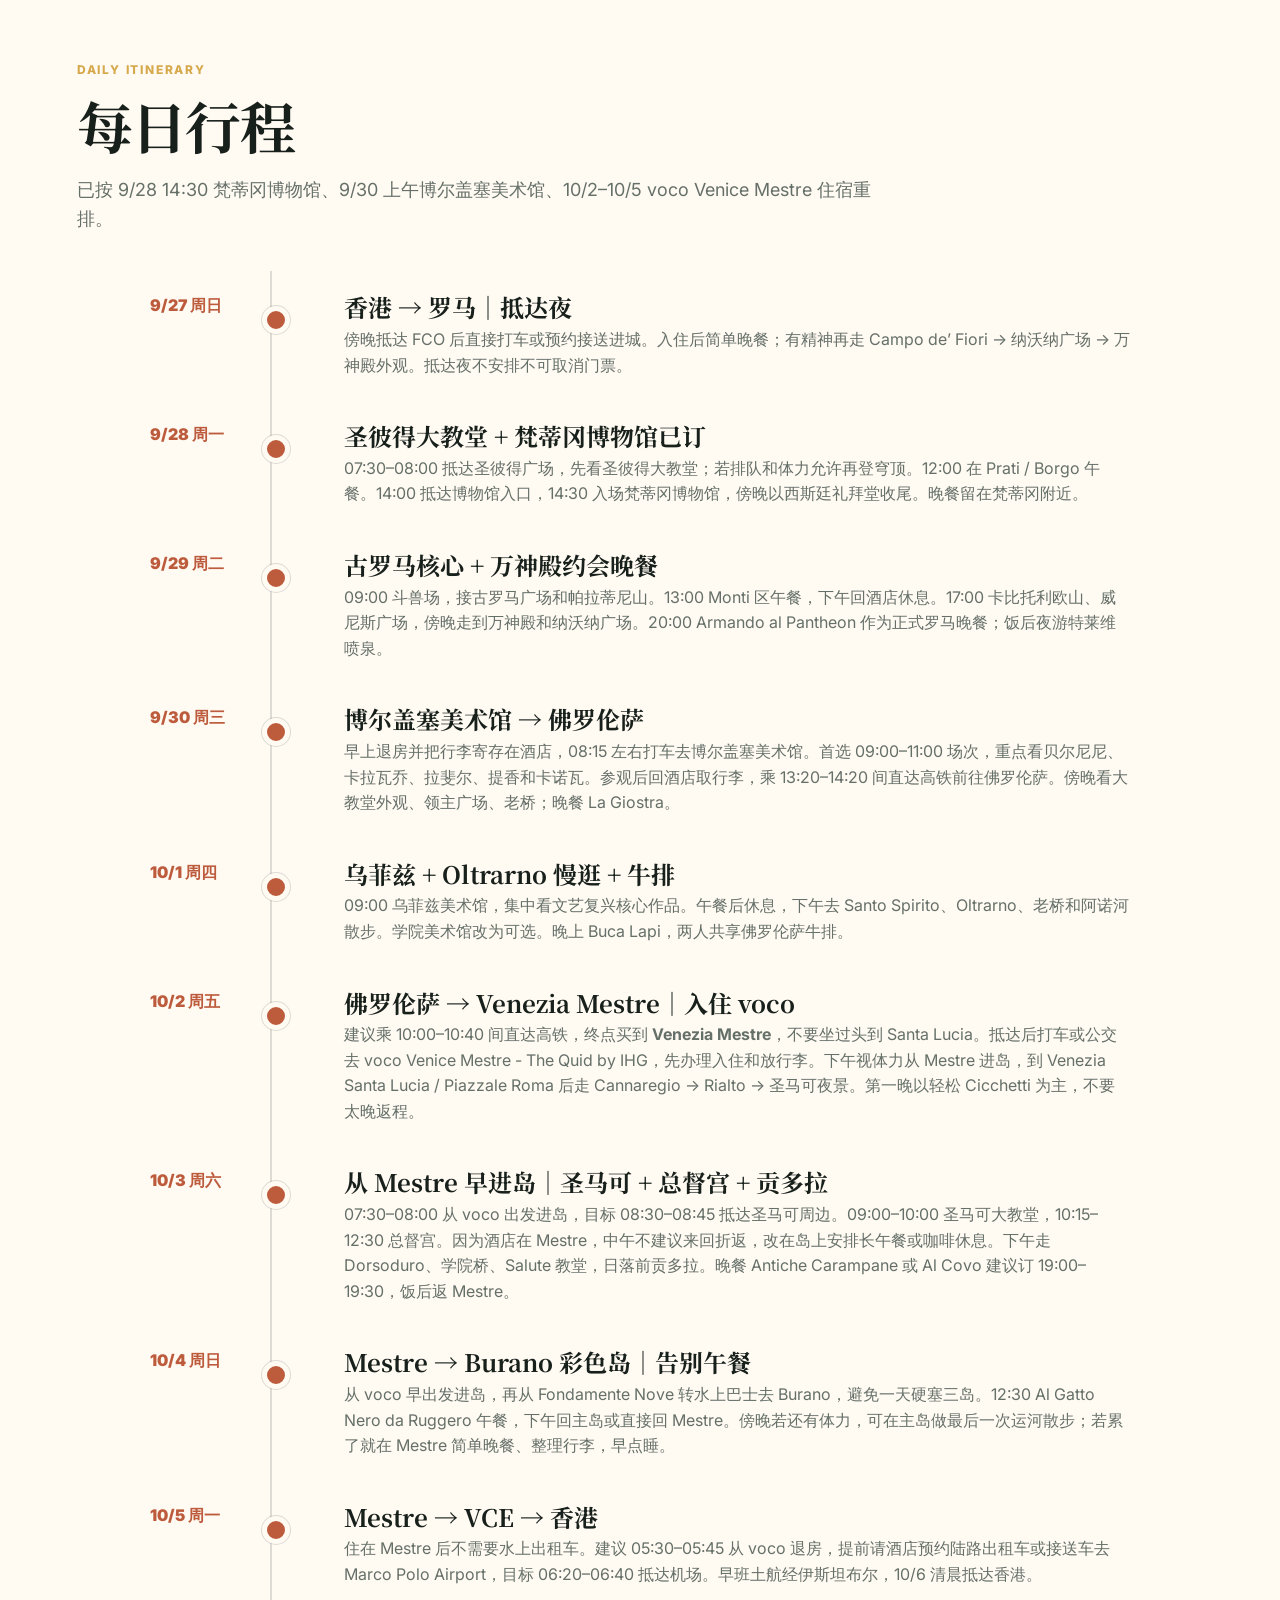
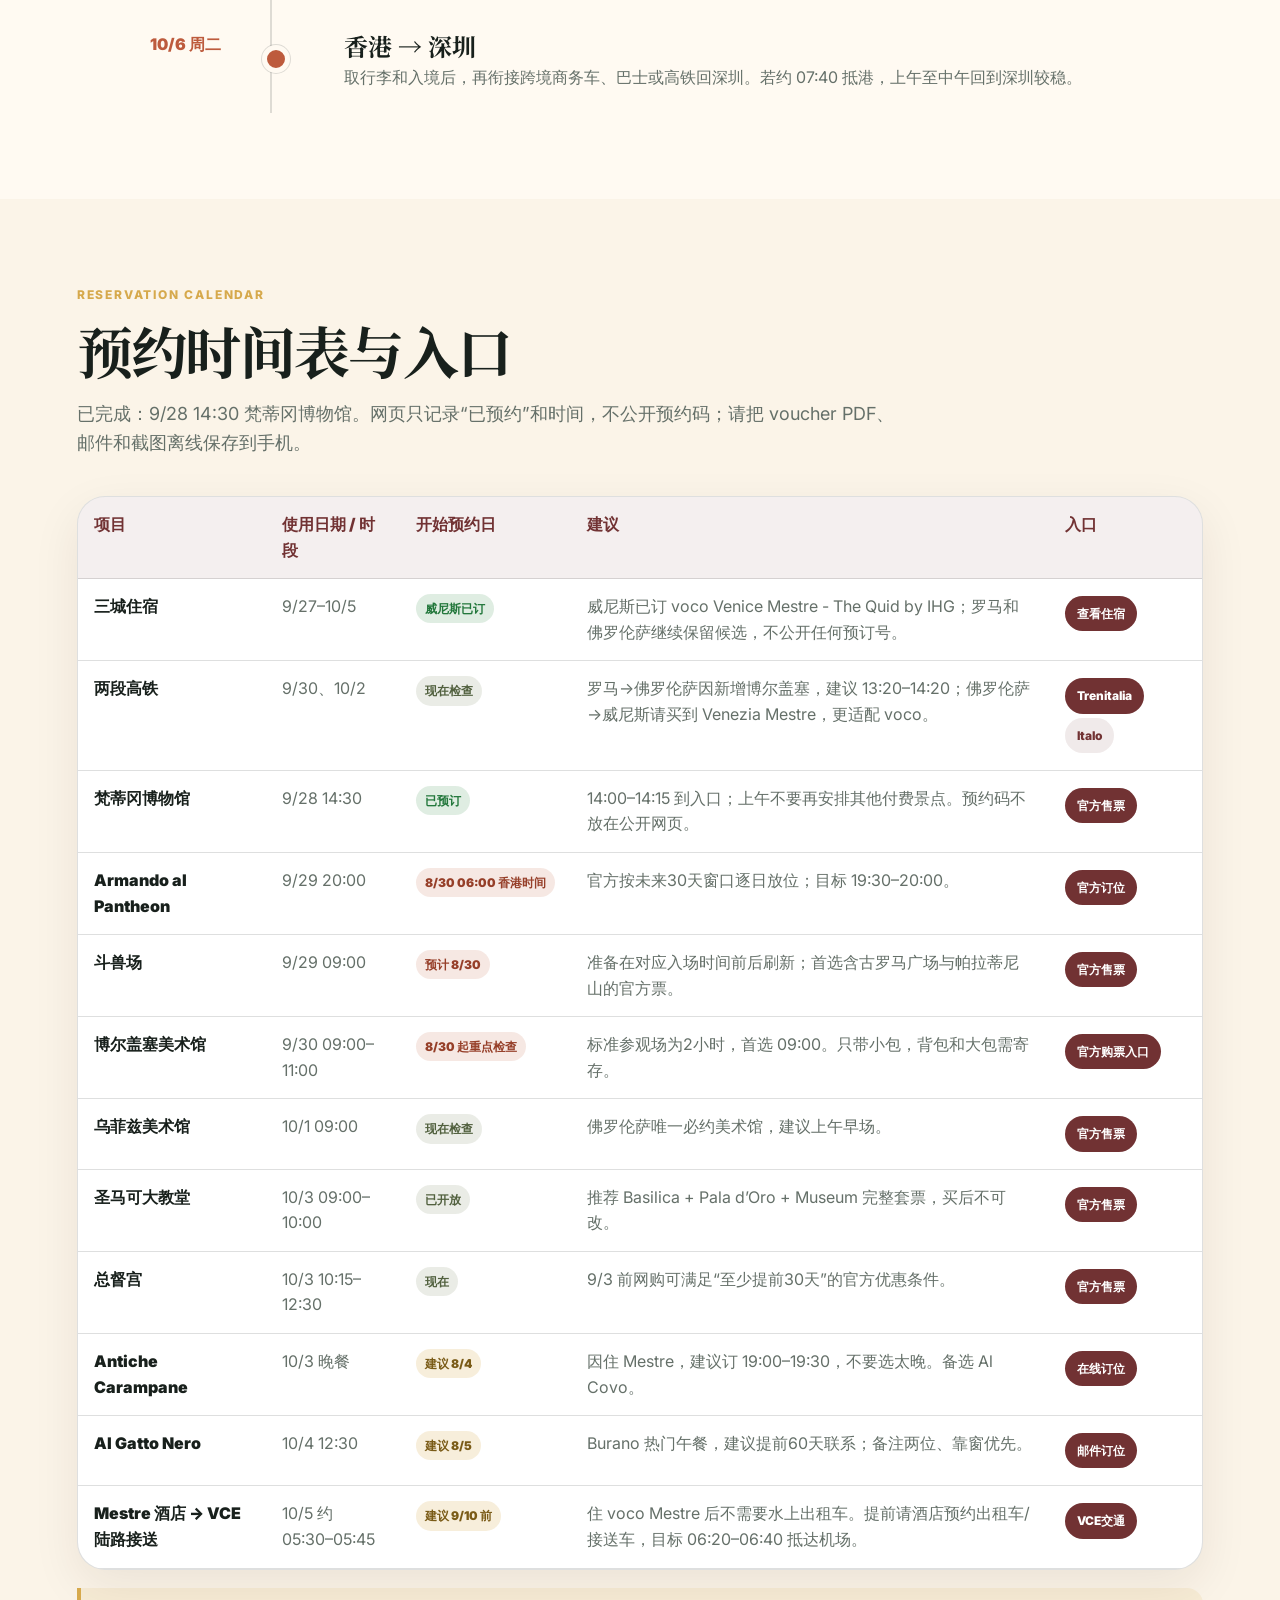
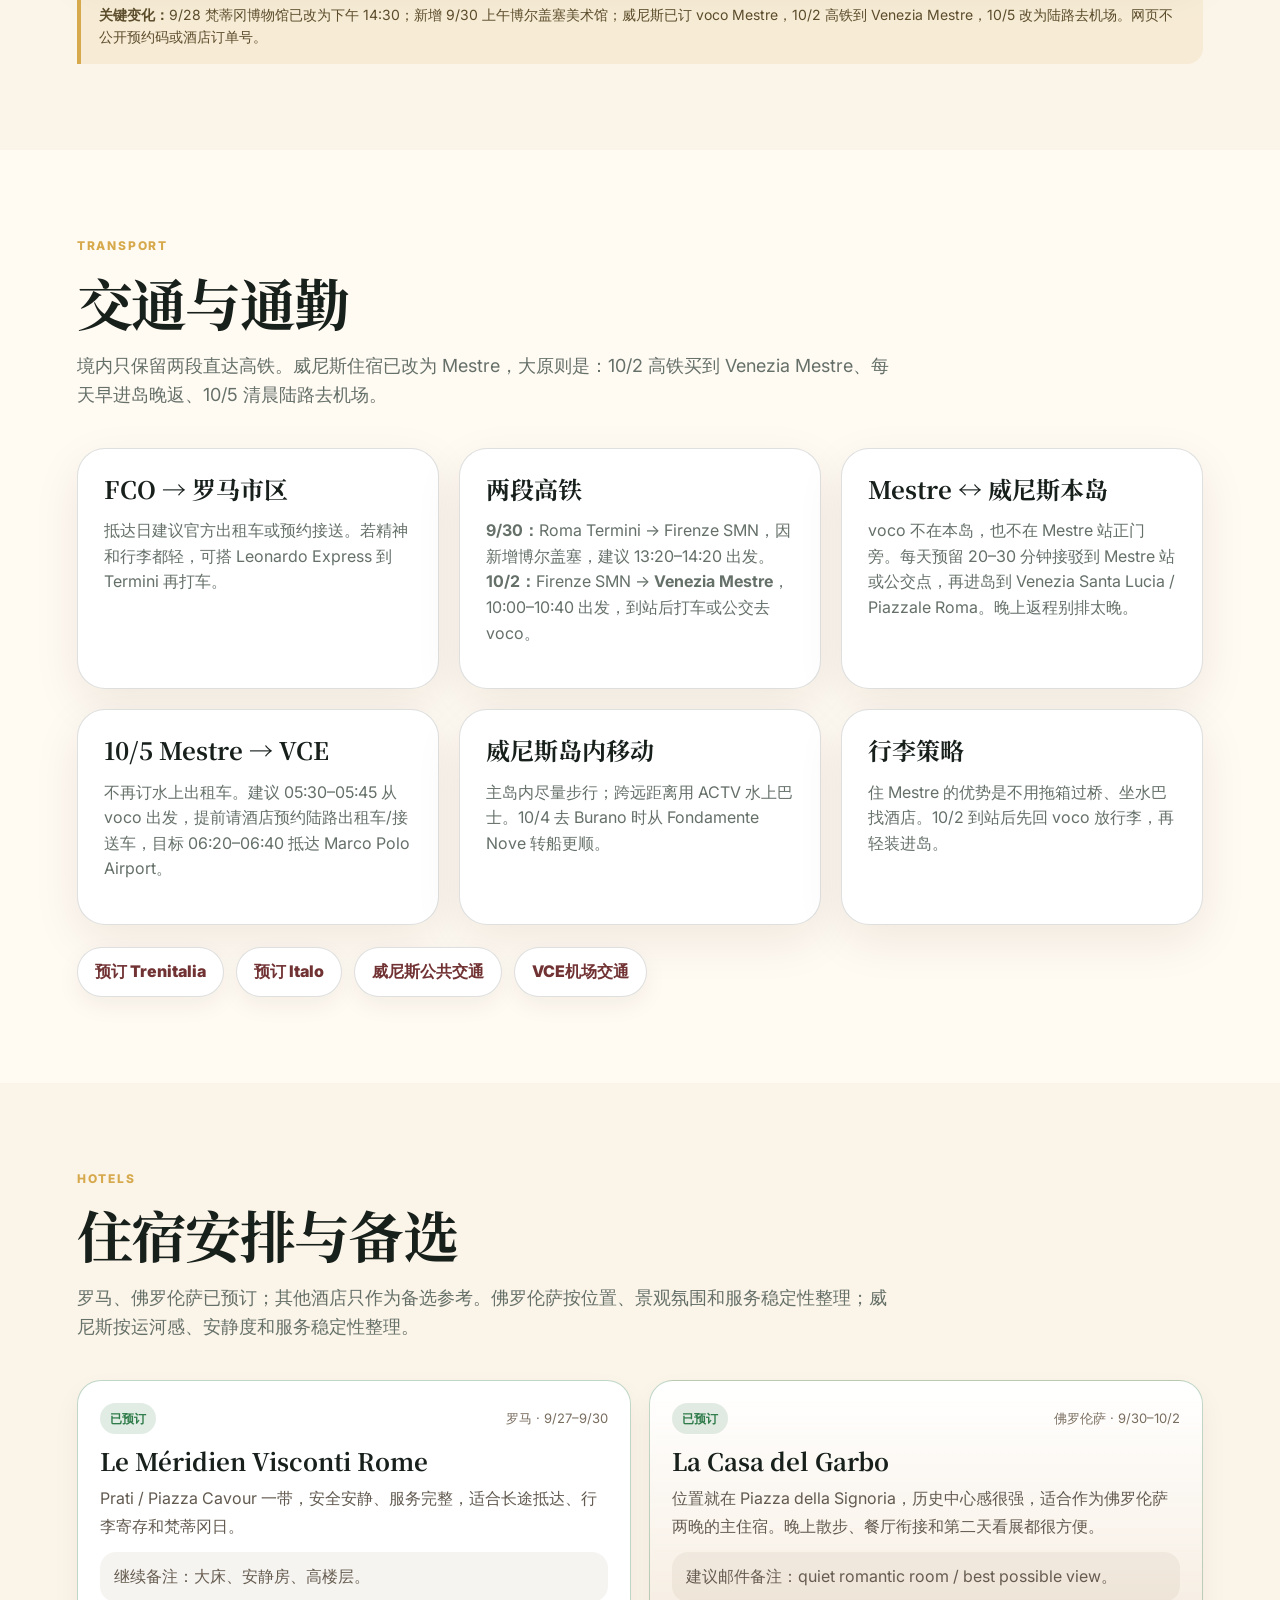
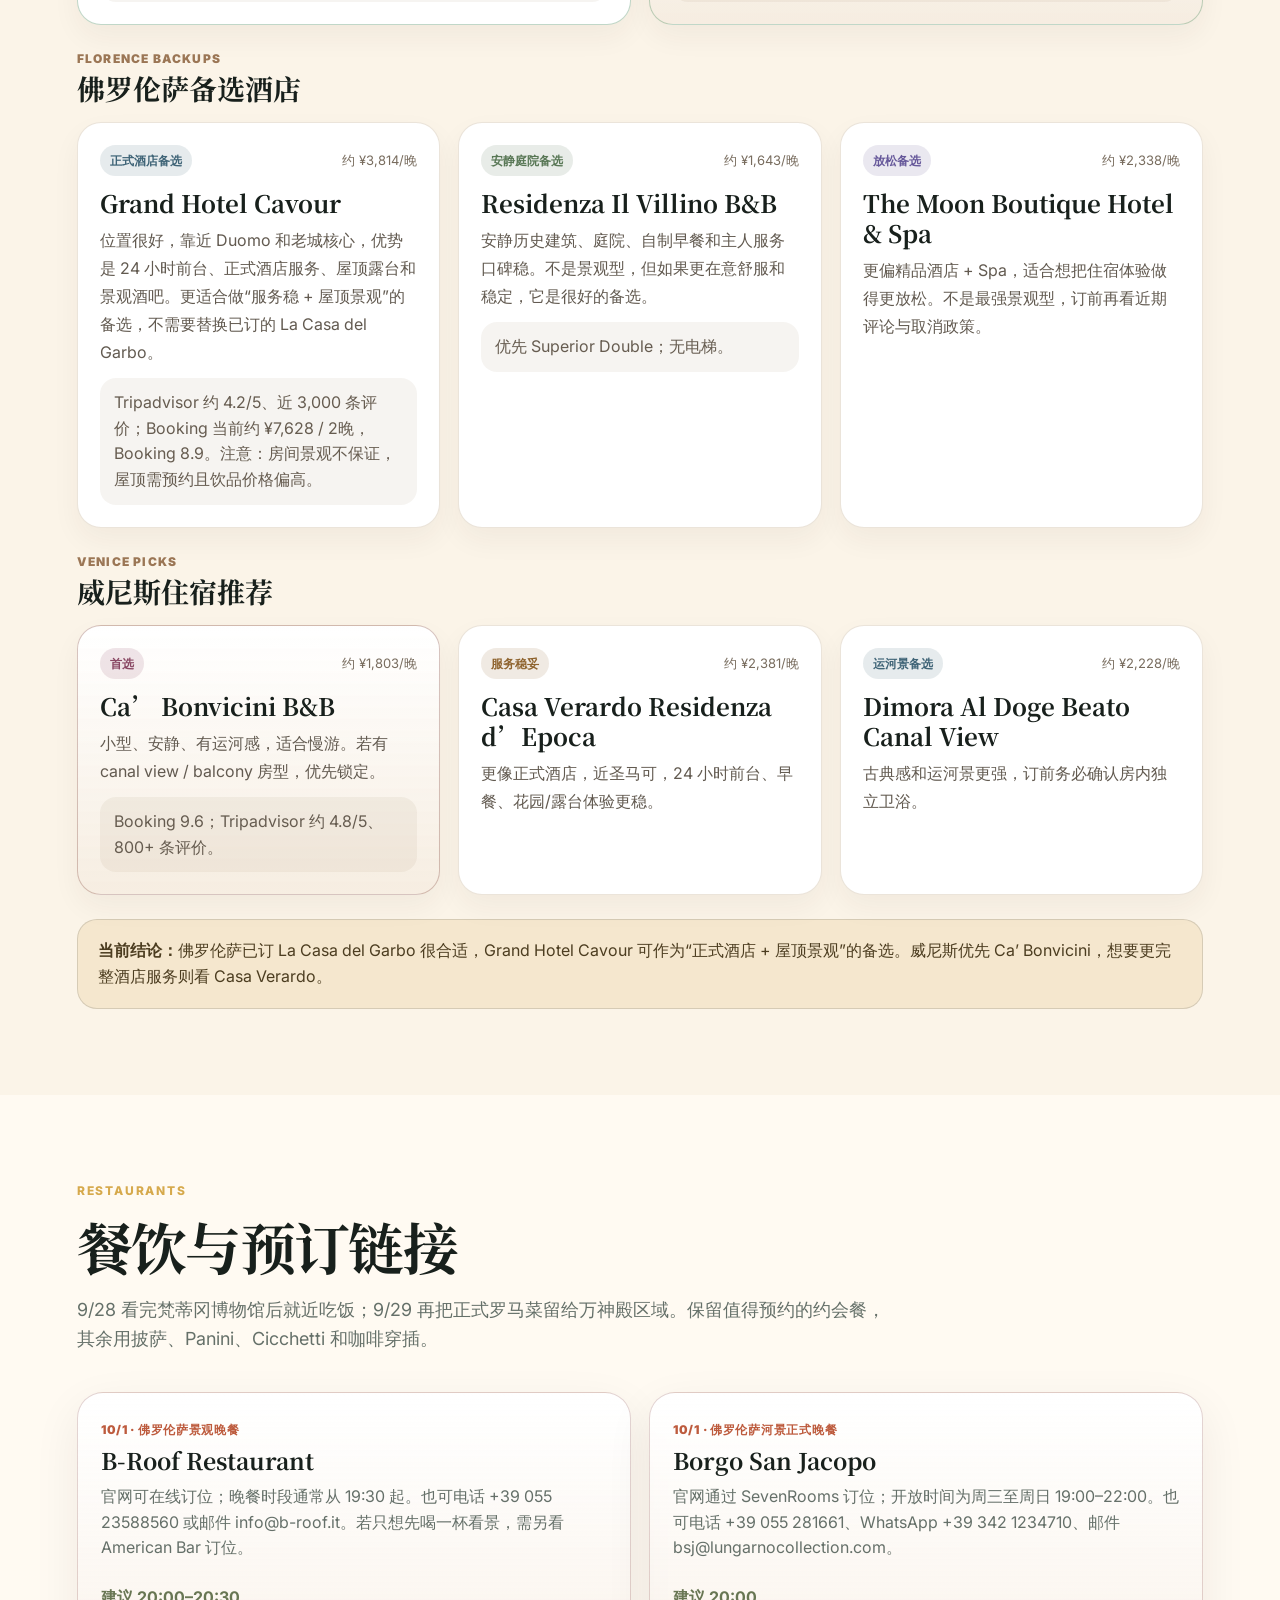
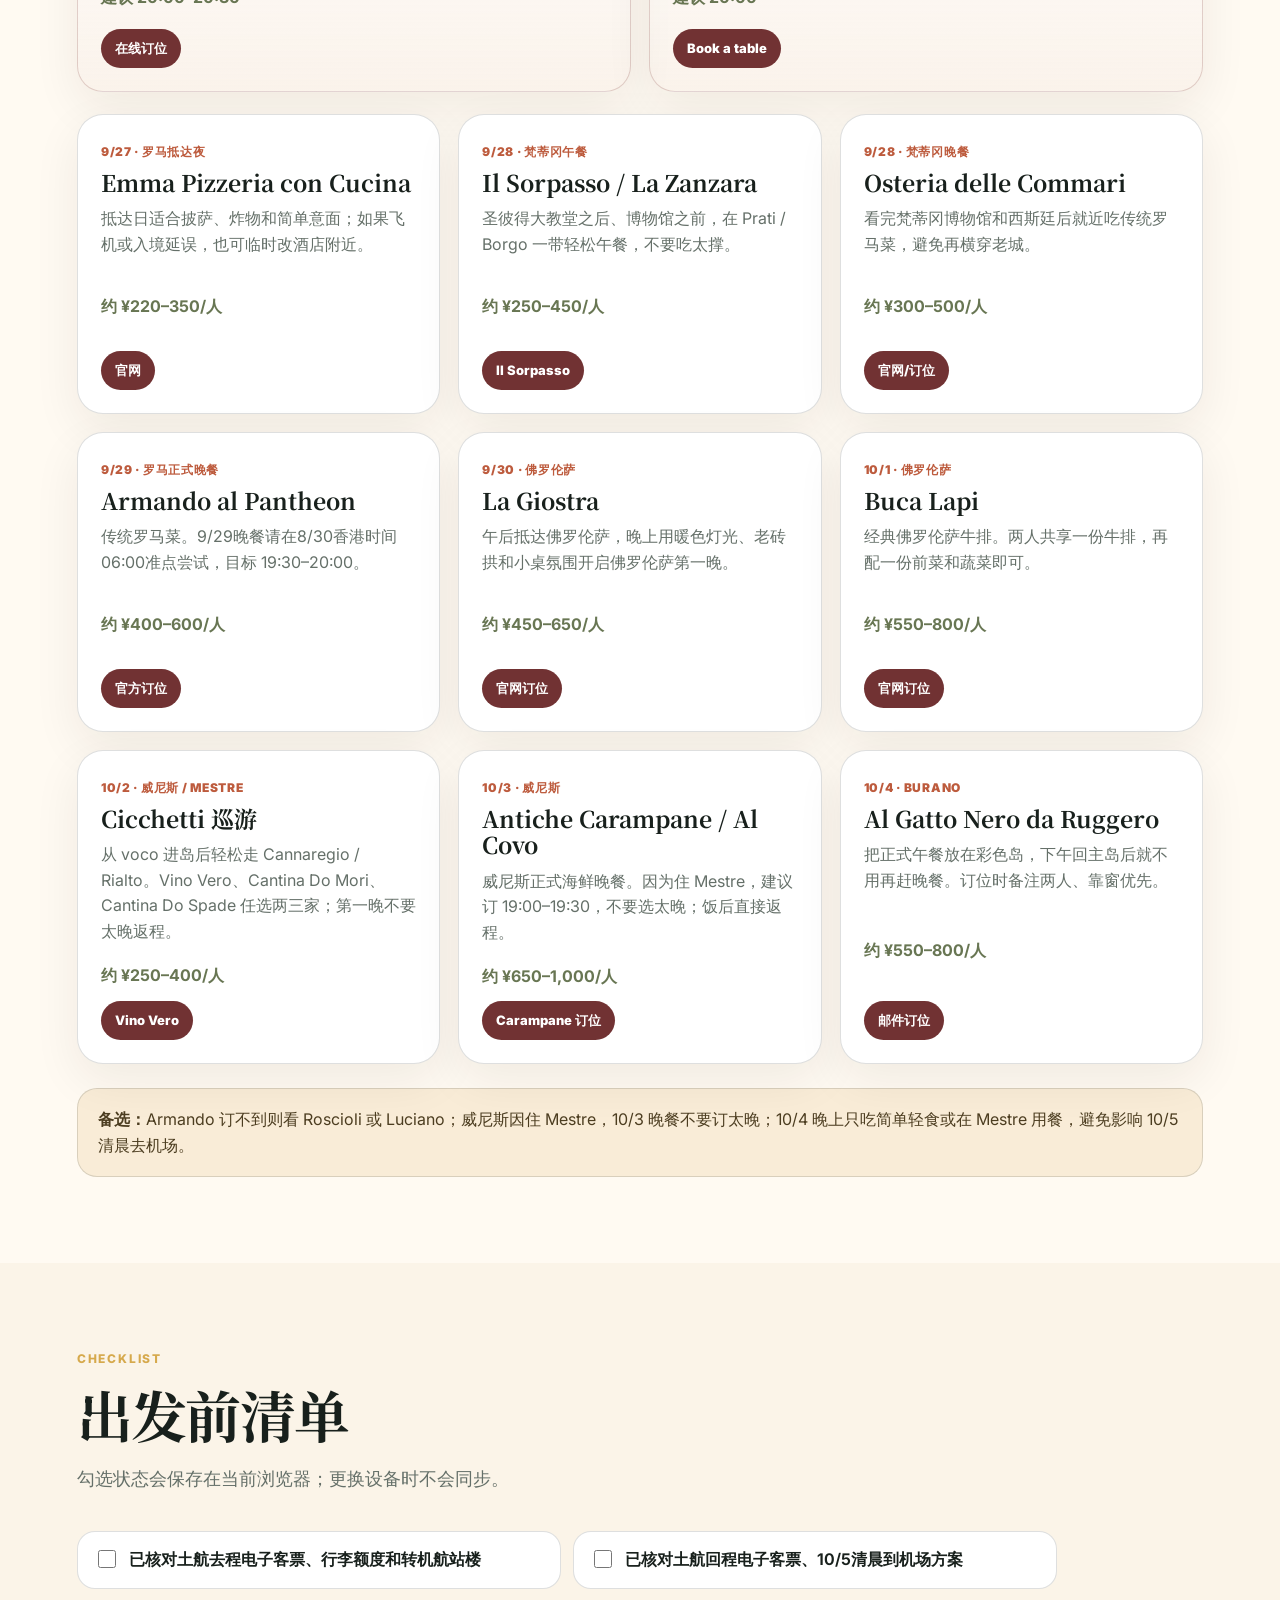
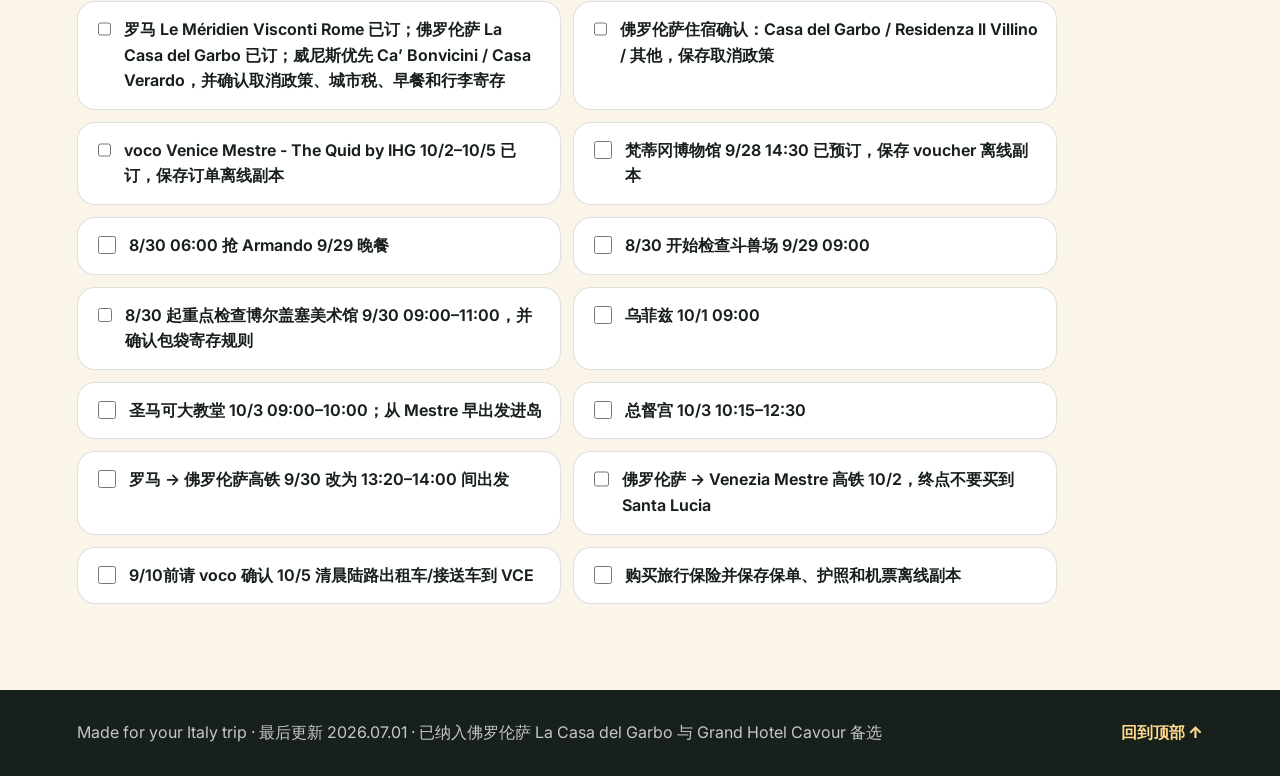
==== commit b4a20c8f: "Update itinerary site for voco Venice Mestre" ====
--- a/index.html
+++ b/index.html
@@ -1,199 +1,166 @@
 <!DOCTYPE html>
-
-<html lang="zh-CN">
+<html lang='zh-CN'>
 <head>
-<meta charset="utf-8"/>
-<meta content="width=device-width, initial-scale=1" name="viewport"/>
+<meta charset='utf-8'/>
+<meta name='viewport' content='width=device-width, initial-scale=1'/>
 <title>意大利情侣旅行攻略｜罗马·佛罗伦萨·威尼斯</title>
-<meta content="2026年9月27日香港出发，10月5日威尼斯返程：罗马、佛罗伦萨、威尼斯三城情侣旅行攻略，含住宿、餐厅、景点放票日、官方预约链接与已订梵蒂冈博物馆下午票后的新版节奏，并新增博尔盖塞美术馆。" name="description"/>
-<link href="https://fonts.googleapis.com" rel="preconnect"/>
-<link crossorigin="" href="https://fonts.gstatic.com" rel="preconnect"/>
-<link href="https://fonts.googleapis.com/css2?family=Noto+Serif+SC:wght@500;700&amp;family=Inter:wght@400;500;600;700;800&amp;display=swap" rel="stylesheet"/>
-<link href="styles.css" rel="stylesheet">
-</link></head>
+<meta name='description' content='2026年9月27日香港出发，10月5日威尼斯返程：罗马、佛罗伦萨、威尼斯三城情侣旅行攻略，含住宿、餐厅、景点放票日、官方预约链接、已订梵蒂冈博物馆下午票、博尔盖塞美术馆，以及威尼斯改住 voco Venice Mestre 后的新版通勤节奏。'/>
+<link rel='preconnect' href='https://fonts.googleapis.com'/>
+<link rel='preconnect' href='https://fonts.gstatic.com' crossorigin/>
+<link href='https://fonts.googleapis.com/css2?family=Noto+Serif+SC:wght@500;700&amp;family=Inter:wght@400;500;600;700;800&amp;display=swap' rel='stylesheet'/>
+<link href='styles.css' rel='stylesheet'/>
+</head>
 <body>
-<header class="hero" id="top">
-<nav class="nav">
-<a class="brand" href="#top">Italia 2026</a>
-<button aria-expanded="false" aria-label="打开导航" class="nav-toggle">☰</button>
-<div class="nav-links">
-<a href="#overview">总览</a>
-<a href="#itinerary">每日行程</a>
-<a href="#booking">预约日历</a>
-<a href="#transport">交通</a>
-<a href="#hotels">住宿</a>
-<a href="#food">餐饮</a>
-<a href="#checklist">清单</a>
+<header class='hero' id='top'>
+<nav class='nav'>
+<a class='brand' href='#top'>Italia 2026</a>
+<button class='nav-toggle' aria-expanded='false' aria-label='打开导航'>☰</button>
+<div class='nav-links'>
+<a href='#overview'>总览</a>
+<a href='#itinerary'>每日行程</a>
+<a href='#booking'>预约日历</a>
+<a href='#transport'>交通</a>
+<a href='#hotels'>住宿</a>
+<a href='#food'>餐饮</a>
+<a href='#checklist'>清单</a>
 </div>
 </nav>
-<section class="hero-content">
-<p class="eyebrow">已购票主方案 · 2026.09.27 出发 · 2026.10.06 抵港</p>
+<section class='hero-content'>
+<p class='eyebrow'>已购票主方案 · 2026.09.27 出发 · 2026.10.06 抵港</p>
 <h1>意大利情侣旅行攻略<br/>罗马、佛罗伦萨、威尼斯</h1>
-<p class="hero-subtitle">按已购土耳其航空机票重排：9月27日早上从香港出发、当晚抵达罗马；10月5日早上从威尼斯出发，经伊斯坦布尔返港。全程只走罗马 → 佛罗伦萨 → 威尼斯，不再保留米兰或其他备用路线。</p>
-<div class="hero-actions">
-<a class="btn primary" href="#booking">先看预约时间表</a>
-<a class="btn secondary" download="" href="booking-reminders.ics">下载预约提醒日历</a>
+<p class='hero-subtitle'>按已购土耳其航空机票与当前住宿重排：9月27日早上从香港出发、当晚抵达罗马；10月5日早上从威尼斯出发，经伊斯坦布尔返港。威尼斯住宿已改为 voco Venice Mestre，行程按“早进岛、晚返 Mestre、离开日陆路去机场”来安排。</p>
+<div class='hero-actions'>
+<a class='btn primary' href='#booking'>先看预约时间表</a>
+<a class='btn secondary' href='booking-reminders.ics' download>下载预约提醒日历</a>
 </div>
 </section>
 </header>
 <main>
-<section class="section" id="overview">
-<div class="section-heading">
-<p class="eyebrow">Route Overview</p>
+<section class='section' id='overview'>
+<div class='section-heading'>
+<p class='eyebrow'>Route Overview</p>
 <h2>唯一主方案</h2>
-<p>8晚三城慢游：罗马保留完整的古城夜晚，佛罗伦萨集中看文艺复兴精品，威尼斯安排主岛、Burano 与清晨机场接送。住宿按两人每晚约 ¥1,500–2,000 筛选。</p>
+<p>8晚三城慢游：罗马保留完整古城夜晚，佛罗伦萨集中看文艺复兴精品，威尼斯以 Mestre 的 voco 为基地，每天早进岛、晚饭后返程，最后一天陆路去机场更省心。</p>
 </div>
-<div class="route-grid three-route">
-<article class="route-card rome"><span>01</span><h3>罗马 Rome</h3><p>9/27–9/30 · 3晚</p><small>梵蒂冈、博尔盖塞、斗兽场、万神殿</small></article>
-<article class="route-card florence"><span>02</span><h3>佛罗伦萨 Florence</h3><p>9/30–10/2 · 2晚</p><small>学院美术馆、乌菲兹、老桥、日落</small></article>
-<article class="route-card venice"><span>03</span><h3>威尼斯 Venice</h3><p>10/2–10/5 · 3晚</p><small>圣马可、总督宫、Burano、运河夜色</small></article>
+<div class='route-grid three-route'>
+<article class='route-card rome'><span>01</span><h3>罗马 Rome</h3><p>9/27–9/30 · 3晚</p><small>梵蒂冈、博尔盖塞、斗兽场、万神殿</small></article>
+<article class='route-card florence'><span>02</span><h3>佛罗伦萨 Florence</h3><p>9/30–10/2 · 2晚</p><small>乌菲兹、老桥、领主广场、日落</small></article>
+<article class='route-card venice'><span>03</span><h3>威尼斯 Venice</h3><p>10/2–10/5 · 3晚</p><small>voco Mestre、圣马可、总督宫、Burano</small></article>
 </div>
-<div class="notice"><strong>航班参考：</strong>去程约 9/27 08:55 HKG → IST → 18:25 FCO；回程约 10/5 09:20 VCE → IST → 10/6 07:40 HKG。最终以土航电子客票和出发前航司通知为准。</div>
+<div class='notice'><strong>航班参考：</strong>去程约 9/27 08:55 HKG → IST → 18:25 FCO；回程约 10/5 09:20 VCE → IST → 10/6 07:40 HKG。最终以土航电子客票和出发前航司通知为准。</div>
 </section>
-<section class="section alt" id="itinerary">
-<div class="section-heading">
-<p class="eyebrow">Daily Itinerary</p>
+<section class='section alt' id='itinerary'>
+<div class='section-heading'>
+<p class='eyebrow'>Daily Itinerary</p>
 <h2>每日行程</h2>
-<p>已按 9/28 14:30 梵蒂冈博物馆预约重排，并新增 9/30 上午博尔盖塞美术馆：9/28 圣彼得+梵蒂冈，9/29 古罗马+万神殿晚餐，9/30 博尔盖塞后再去佛罗伦萨。</p>
+<p>已按 9/28 14:30 梵蒂冈博物馆、9/30 上午博尔盖塞美术馆、10/2–10/5 voco Venice Mestre 住宿重排。</p>
 </div>
-<div class="timeline">
-<div class="day"><time>9/27 周日</time><div class="day-content"><h3>香港 → 罗马｜抵达夜</h3><p>傍晚抵达 FCO 后直接打车或预约接送进城。入住、简单晚餐；有精神再走 Campo de’ Fiori → 纳沃纳广场 → 万神殿外观。不要安排不可取消门票，抵达夜以恢复体力和感受罗马夜色为主。</p></div></div>
-<div class="day"><time>9/28 周一</time><div class="day-content"><h3>圣彼得大教堂 + 梵蒂冈博物馆已订</h3><p>07:30–08:00 抵达圣彼得广场，先看圣彼得大教堂；若排队和体力允许再登穹顶。11:15 圣天使堡外观与台伯河散步，12:00 在 Prati / Borgo 午餐。14:00 抵达博物馆入口，14:30 入场梵蒂冈博物馆，下午慢看展厅，傍晚以西斯廷礼拜堂收尾。晚餐留在梵蒂冈附近，不再横穿老城。</p></div></div>
-<div class="day"><time>9/29 周二</time><div class="day-content"><h3>古罗马核心 + 万神殿约会晚餐</h3><p>09:00 斗兽场，接古罗马广场和帕拉蒂尼山。13:00 在 Monti 区午餐，下午回酒店休息。17:00 卡比托利欧山、威尼斯广场，傍晚走到万神殿和纳沃纳广场。20:00 Armando al Pantheon 作为正式罗马晚餐；饭后夜游特莱维喷泉。</p></div></div>
-<div class="day"><time>9/30 周三</time><div class="day-content"><h3>博尔盖塞美术馆 → 佛罗伦萨</h3><p>早上退房并把行李寄存在酒店，08:15 左右打车去博尔盖塞美术馆。首选 09:00–11:00 场次，重点看贝尔尼尼、卡拉瓦乔、拉斐尔、提香和卡诺瓦。参观后回酒店取行李，乘 13:20–14:20 间直达高铁前往佛罗伦萨。下午晚些时候抵达后轻松看大教堂外观、领主广场、老桥；傍晚仍可去米开朗基罗广场日落。晚餐 La Giostra。</p></div></div>
-<div class="day"><time>10/1 周四</time><div class="day-content"><h3>乌菲兹 + Oltrarno 慢逛 + 牛排</h3><p>09:00 乌菲兹美术馆，集中看文艺复兴核心作品。午餐后回酒店休息，下午去 Santo Spirito、Oltrarno、老桥和阿诺河散步。学院美术馆改为可选，不再硬塞。晚上 Buca Lapi，两人共享佛罗伦萨牛排。</p></div></div>
-<div class="day"><time>10/2 周五</time><div class="day-content"><h3>佛罗伦萨 → 威尼斯</h3><p>建议乘 10:00–10:40 间直达高铁，约 2小时05–20分钟。抵达 Venezia Santa Lucia 后坐 Vaporetto 去酒店；下午 Cannaregio、Rialto、大运河，傍晚坐 1 路水上巴士看一段大运河。晚上做一次轻松 Cicchetti 巡游。</p></div></div>
-<div class="day"><time>10/3 周六</time><div class="day-content"><h3>圣马可 + 总督宫 + 贡多拉</h3><p>07:30 清晨圣马可广场拍照；09:00–10:00 圣马可大教堂，10:15–12:30 总督宫。午餐后回酒店休息。16:30 Dorsoduro、学院桥、Salute 教堂，日落前贡多拉。晚上 Antiche Carampane 或 Al Covo 作为威尼斯正式海鲜晚餐。</p></div></div>
-<div class="day"><time>10/4 周日</time><div class="day-content"><h3>Burano 彩色岛 + 告别午餐</h3><p>早上前往 Burano，避免一天硬塞三岛。12:30 Al Gatto Nero da Ruggero 午餐，下午回主岛休息和整理行李。傍晚最后一次运河散步，晚上只吃简单 Cicchetti，早点睡，为 10/5 清晨航班留体力。</p></div></div>
-<div class="day"><time>10/5 周一</time><div class="day-content"><h3>威尼斯 → 香港</h3><p>建议 05:30 前后退房，预订私人水上出租车直达 VCE，目标 06:20–06:40 抵达机场。早班土航经伊斯坦布尔，10/6 清晨抵达香港。</p></div></div>
-<div class="day"><time>10/6 周二</time><div class="day-content"><h3>香港 → 深圳</h3><p>取行李和入境后，再衔接跨境商务车、巴士或高铁回深圳。若约 07:40 抵港，上午至中午回到深圳较稳。</p></div></div>
+<div class='timeline'>
+<div class='day'><time>9/27 周日</time><div class='day-content'><h3>香港 → 罗马｜抵达夜</h3><p>傍晚抵达 FCO 后直接打车或预约接送进城。入住后简单晚餐；有精神再走 Campo de’ Fiori → 纳沃纳广场 → 万神殿外观。抵达夜不安排不可取消门票。</p></div></div>
+<div class='day'><time>9/28 周一</time><div class='day-content'><h3>圣彼得大教堂 + 梵蒂冈博物馆已订</h3><p>07:30–08:00 抵达圣彼得广场，先看圣彼得大教堂；若排队和体力允许再登穹顶。12:00 在 Prati / Borgo 午餐。14:00 抵达博物馆入口，14:30 入场梵蒂冈博物馆，傍晚以西斯廷礼拜堂收尾。晚餐留在梵蒂冈附近。</p></div></div>
+<div class='day'><time>9/29 周二</time><div class='day-content'><h3>古罗马核心 + 万神殿约会晚餐</h3><p>09:00 斗兽场，接古罗马广场和帕拉蒂尼山。13:00 Monti 区午餐，下午回酒店休息。17:00 卡比托利欧山、威尼斯广场，傍晚走到万神殿和纳沃纳广场。20:00 Armando al Pantheon 作为正式罗马晚餐；饭后夜游特莱维喷泉。</p></div></div>
+<div class='day'><time>9/30 周三</time><div class='day-content'><h3>博尔盖塞美术馆 → 佛罗伦萨</h3><p>早上退房并把行李寄存在酒店，08:15 左右打车去博尔盖塞美术馆。首选 09:00–11:00 场次，重点看贝尔尼尼、卡拉瓦乔、拉斐尔、提香和卡诺瓦。参观后回酒店取行李，乘 13:20–14:20 间直达高铁前往佛罗伦萨。傍晚看大教堂外观、领主广场、老桥；晚餐 La Giostra。</p></div></div>
+<div class='day'><time>10/1 周四</time><div class='day-content'><h3>乌菲兹 + Oltrarno 慢逛 + 牛排</h3><p>09:00 乌菲兹美术馆，集中看文艺复兴核心作品。午餐后休息，下午去 Santo Spirito、Oltrarno、老桥和阿诺河散步。学院美术馆改为可选。晚上 Buca Lapi，两人共享佛罗伦萨牛排。</p></div></div>
+<div class='day'><time>10/2 周五</time><div class='day-content'><h3>佛罗伦萨 → Venezia Mestre｜入住 voco</h3><p>建议乘 10:00–10:40 间直达高铁，终点买到 <strong>Venezia Mestre</strong>，不要坐过头到 Santa Lucia。抵达后打车或公交去 voco Venice Mestre - The Quid by IHG，先办理入住和放行李。下午视体力从 Mestre 进岛，到 Venezia Santa Lucia / Piazzale Roma 后走 Cannaregio → Rialto → 圣马可夜景。第一晚以轻松 Cicchetti 为主，不要太晚返程。</p></div></div>
+<div class='day'><time>10/3 周六</time><div class='day-content'><h3>从 Mestre 早进岛｜圣马可 + 总督宫 + 贡多拉</h3><p>07:30–08:00 从 voco 出发进岛，目标 08:30–08:45 抵达圣马可周边。09:00–10:00 圣马可大教堂，10:15–12:30 总督宫。因为酒店在 Mestre，中午不建议来回折返，改在岛上安排长午餐或咖啡休息。下午走 Dorsoduro、学院桥、Salute 教堂，日落前贡多拉。晚餐 Antiche Carampane 或 Al Covo 建议订 19:00–19:30，饭后返 Mestre。</p></div></div>
+<div class='day'><time>10/4 周日</time><div class='day-content'><h3>Mestre → Burano 彩色岛｜告别午餐</h3><p>从 voco 早出发进岛，再从 Fondamente Nove 转水上巴士去 Burano，避免一天硬塞三岛。12:30 Al Gatto Nero da Ruggero 午餐，下午回主岛或直接回 Mestre。傍晚若还有体力，可在主岛做最后一次运河散步；若累了就在 Mestre 简单晚餐、整理行李，早点睡。</p></div></div>
+<div class='day'><time>10/5 周一</time><div class='day-content'><h3>Mestre → VCE → 香港</h3><p>住在 Mestre 后不需要水上出租车。建议 05:30–05:45 从 voco 退房，提前请酒店预约陆路出租车或接送车去 Marco Polo Airport，目标 06:20–06:40 抵达机场。早班土航经伊斯坦布尔，10/6 清晨抵达香港。</p></div></div>
+<div class='day'><time>10/6 周二</time><div class='day-content'><h3>香港 → 深圳</h3><p>取行李和入境后，再衔接跨境商务车、巴士或高铁回深圳。若约 07:40 抵港，上午至中午回到深圳较稳。</p></div></div>
 </div>
-    </section>
-    <section class="section" id="booking">
-<div class="section-heading">
-<p class="eyebrow">Reservation Calendar</p>
-<h2>预约时间表与入口</h2>
-<p>已完成：9/28 14:30 梵蒂冈博物馆。网页只记录“已预约”和时间，不公开预约码；请把 voucher PDF、邮件和截图离线保存到手机。</p>
-</div>
-<div class="booking-summary">
-<article><span class="status done">已完成</span><strong>梵蒂冈博物馆</strong><p>9/28 14:30 入场。上午先去圣彼得大教堂，下午完整留给博物馆与西斯廷。</p></article>
-<article><span class="status later">8月30日</span><strong>Armando + 斗兽场 + 博尔盖塞</strong><p>Armando 9/29 晚餐按未来30天窗口；斗兽场 9/29 早场和博尔盖塞 9/30 09:00 场也从8/30起重点检查。</p></article>
-<article><span class="status open">现在就查</span><strong>博尔盖塞 + 住宿 + 高铁</strong><p>博尔盖塞官方要求预约且每场2小时，目标 9/30 09:00；高铁改为 13:20–14:20 左右离开罗马。</p></article>
-</div>
-<div class="booking-table-wrap">
-<table class="booking-table">
+</section>
+<section class='section' id='booking'>
+<div class='section-heading'><p class='eyebrow'>Reservation Calendar</p><h2>预约时间表与入口</h2><p>已完成：9/28 14:30 梵蒂冈博物馆。网页只记录“已预约”和时间，不公开预约码；请把 voucher PDF、邮件和截图离线保存到手机。</p></div>
+<div class='booking-table-wrap'>
+<table class='booking-table'>
 <thead><tr><th>项目</th><th>使用日期 / 时段</th><th>开始预约日</th><th>建议</th><th>入口</th></tr></thead>
 <tbody>
-<tr><td>三城住宿</td><td>9/27–10/5</td><td><span class="pill open">现在</span></td><td>先订免费取消；最终价含城市税再比较。</td><td><a class="mini-btn" href="#hotels">查看酒店链接</a></td></tr>
-<tr><td>两段高铁</td><td>9/30、10/2</td><td><span class="pill open">现在检查</span></td><td>建议尽早完成；只选直达车。罗马→佛罗伦萨因新增博尔盖塞，建议 13:20–14:20；佛罗伦萨→威尼斯建议 10:00–10:40。</td><td><a class="mini-btn" href="https://www.trenitalia.com/en.html" rel="noopener" target="_blank">Trenitalia</a> <a class="mini-btn ghost" href="https://www.italotreno.com/en" rel="noopener" target="_blank">Italo</a></td></tr>
-<tr><td>梵蒂冈博物馆</td><td>9/28 14:30</td><td><span class="pill done">已预订</span></td><td>14:00–14:15 到入口；上午不要再安排其他付费景点。预约码不放在公开网页，voucher 请离线保存。</td><td><a class="mini-btn" href="https://tickets.museivaticani.va/home" rel="noopener" target="_blank">官方售票</a></td></tr>
-<tr><td>圣彼得大教堂</td><td>9/28 08:00左右</td><td><span class="pill open">无需预约</span></td><td>尽量早到排安检。若穹顶排队长就放弃，优先保证下午博物馆体力。</td><td><a class="mini-btn" href="https://www.basilicasanpietro.va/en.html" rel="noopener" target="_blank">官方信息</a></td></tr>
-<tr><td>Armando al Pantheon</td><td>9/29 20:00</td><td><span class="pill later">8/30 06:00 香港时间</span></td><td>官方明确开放未来30天，并在罗马时间午夜逐日放位；目标 19:30–20:00。</td><td><a class="mini-btn" href="https://armandoalpantheon.it/prenota/" rel="noopener" target="_blank">官方订位</a></td></tr>
-<tr><td>斗兽场</td><td>9/29 09:00</td><td><span class="pill later">预计 8/30</span></td><td>准备在对应入场时间前后刷新；首选含古罗马广场与帕拉蒂尼山的官方票。</td><td><a class="mini-btn" href="https://ticketing.colosseo.it/en/" rel="noopener" target="_blank">官方售票</a></td></tr>
-<tr><td>博尔盖塞美术馆</td><td>9/30 09:00–11:00</td><td><span class="pill later">8/30 起重点检查</span></td><td>官方要求提前购票且预约必需；标准参观场为2小时，首选 09:00 场。只带小包，背包和大包需寄存。若只买到 10:00 场，则把去佛罗伦萨高铁顺延到 14:30 后。</td><td><a class="mini-btn" href="https://www.gebart.it/musei/galleria-borghese/" rel="noopener" target="_blank">官方购票入口</a><a class="mini-btn ghost" href="https://galleriaborghese.cultura.gov.it/en/visita/info-biglietti/" rel="noopener" target="_blank">票务说明</a></td></tr>
-<tr><td>乌菲兹美术馆</td><td>10/1 09:00</td><td><span class="pill open">现在检查</span></td><td>作为佛罗伦萨唯一必约美术馆，建议上午早场，避免下午疲劳。</td><td><a class="mini-btn" href="https://www.uffizi.it/en/tickets" rel="noopener" target="_blank">官方售票</a></td></tr>
-<tr><td>学院美术馆</td><td>10/1 可选</td><td><span class="pill soon">备选</span></td><td>只在你们非常想看《大卫》且体力充足时加入；不要和乌菲兹硬塞到同一个上午。</td><td><a class="mini-btn" href="https://www.galleriaaccademiafirenze.it/en/tickets/" rel="noopener" target="_blank">官方票务说明</a></td></tr>
-<tr><td>圣马可大教堂</td><td>10/3 09:00–10:00</td><td><span class="pill open">已开放</span></td><td>推荐 Basilica + Pala d’Oro + Museum 完整套票，买后不可改。</td><td><a class="mini-btn" href="https://tickets.basilicasanmarco.it/en/products/tickets/2524" rel="noopener" target="_blank">官方售票</a></td></tr>
-<tr><td>总督宫</td><td>10/3 10:15–12:30</td><td><span class="pill open">现在</span></td><td>9/3 前网购可满足“至少提前30天”的官方优惠条件；尽量上午接在圣马可之后参观。</td><td><a class="mini-btn" href="https://muve.vivaticket.it/en/tour/palazzo-ducale/2478" rel="noopener" target="_blank">官方售票</a></td></tr>
-<tr><td>Antiche Carampane</td><td>10/3 晚餐</td><td><span class="pill soon">建议 8/4</span></td><td>按提前60天提醒；若已接受10月订位，可直接提前锁定。备选 Al Covo。</td><td><a class="mini-btn" href="https://booking.resdiary.com/widget/Standard/AnticheCarampane/6454" rel="noopener" target="_blank">在线订位</a></td></tr>
-<tr><td>Al Gatto Nero</td><td>10/4 12:30</td><td><span class="pill soon">建议 8/5</span></td><td>Burano 热门午餐，建议提前60天联系；备注两位、靠窗优先。</td><td><a class="mini-btn" href="mailto:info@gattonero.com?subject=Reservation%20request%20for%202%20people%20on%204%20October%202026%20at%2012%3A30">邮件订位</a></td></tr>
-<tr><td>私人水上出租车</td><td>10/5 约 05:30</td><td><span class="pill soon">建议 9/10 前</span></td><td>先确认酒店最近可上船码头，再订“酒店/地址 → Marco Polo Airport”。出发前48小时复核。</td><td><a class="mini-btn" href="https://www.motoscafivenezia.com/en/" rel="noopener" target="_blank">24小时官方平台</a></td></tr>
+<tr><td>三城住宿</td><td>9/27–10/5</td><td><span class='pill done'>威尼斯已订</span></td><td>威尼斯已订 voco Venice Mestre - The Quid by IHG；罗马和佛罗伦萨继续保留候选，不公开任何预订号。</td><td><a class='mini-btn' href='#hotels'>查看住宿</a></td></tr>
+<tr><td>两段高铁</td><td>9/30、10/2</td><td><span class='pill open'>现在检查</span></td><td>罗马→佛罗伦萨因新增博尔盖塞，建议 13:20–14:20；佛罗伦萨→威尼斯请买到 Venezia Mestre，更适配 voco。</td><td><a class='mini-btn' href='https://www.trenitalia.com/en.html' rel='noopener' target='_blank'>Trenitalia</a> <a class='mini-btn ghost' href='https://www.italotreno.com/en' rel='noopener' target='_blank'>Italo</a></td></tr>
+<tr><td>梵蒂冈博物馆</td><td>9/28 14:30</td><td><span class='pill done'>已预订</span></td><td>14:00–14:15 到入口；上午不要再安排其他付费景点。预约码不放在公开网页。</td><td><a class='mini-btn' href='https://tickets.museivaticani.va/home' rel='noopener' target='_blank'>官方售票</a></td></tr>
+<tr><td>Armando al Pantheon</td><td>9/29 20:00</td><td><span class='pill later'>8/30 06:00 香港时间</span></td><td>官方按未来30天窗口逐日放位；目标 19:30–20:00。</td><td><a class='mini-btn' href='https://armandoalpantheon.it/prenota/' rel='noopener' target='_blank'>官方订位</a></td></tr>
+<tr><td>斗兽场</td><td>9/29 09:00</td><td><span class='pill later'>预计 8/30</span></td><td>准备在对应入场时间前后刷新；首选含古罗马广场与帕拉蒂尼山的官方票。</td><td><a class='mini-btn' href='https://ticketing.colosseo.it/en/' rel='noopener' target='_blank'>官方售票</a></td></tr>
+<tr><td>博尔盖塞美术馆</td><td>9/30 09:00–11:00</td><td><span class='pill later'>8/30 起重点检查</span></td><td>标准参观场为2小时，首选 09:00。只带小包，背包和大包需寄存。</td><td><a class='mini-btn' href='https://www.gebart.it/musei/galleria-borghese/' rel='noopener' target='_blank'>官方购票入口</a></td></tr>
+<tr><td>乌菲兹美术馆</td><td>10/1 09:00</td><td><span class='pill open'>现在检查</span></td><td>佛罗伦萨唯一必约美术馆，建议上午早场。</td><td><a class='mini-btn' href='https://www.uffizi.it/en/tickets' rel='noopener' target='_blank'>官方售票</a></td></tr>
+<tr><td>圣马可大教堂</td><td>10/3 09:00–10:00</td><td><span class='pill open'>已开放</span></td><td>推荐 Basilica + Pala d’Oro + Museum 完整套票，买后不可改。</td><td><a class='mini-btn' href='https://tickets.basilicasanmarco.it/en/products/tickets/2524' rel='noopener' target='_blank'>官方售票</a></td></tr>
+<tr><td>总督宫</td><td>10/3 10:15–12:30</td><td><span class='pill open'>现在</span></td><td>9/3 前网购可满足“至少提前30天”的官方优惠条件。</td><td><a class='mini-btn' href='https://muve.vivaticket.it/en/tour/palazzo-ducale/2478' rel='noopener' target='_blank'>官方售票</a></td></tr>
+<tr><td>Antiche Carampane</td><td>10/3 晚餐</td><td><span class='pill soon'>建议 8/4</span></td><td>因住 Mestre，建议订 19:00–19:30，不要选太晚。备选 Al Covo。</td><td><a class='mini-btn' href='https://booking.resdiary.com/widget/Standard/AnticheCarampane/6454' rel='noopener' target='_blank'>在线订位</a></td></tr>
+<tr><td>Al Gatto Nero</td><td>10/4 12:30</td><td><span class='pill soon'>建议 8/5</span></td><td>Burano 热门午餐，建议提前60天联系；备注两位、靠窗优先。</td><td><a class='mini-btn' href='mailto:info@gattonero.com?subject=Reservation%20request%20for%202%20people%20on%204%20October%202026%20at%2012%3A30'>邮件订位</a></td></tr>
+<tr><td>Mestre 酒店 → VCE 陆路接送</td><td>10/5 约 05:30–05:45</td><td><span class='pill soon'>建议 9/10 前</span></td><td>住 voco Mestre 后不需要水上出租车。提前请酒店预约出租车/接送车，目标 06:20–06:40 抵达机场。</td><td><a class='mini-btn' href='https://www.veneziaairport.it/en/transport.html' rel='noopener' target='_blank'>VCE交通</a></td></tr>
 </tbody>
 </table>
 </div>
-<div class="source-note"><strong>关键变化：</strong>9/28 梵蒂冈博物馆已改为下午 14:30，因此上午安排圣彼得大教堂，Armando 正式罗马晚餐移到 9/29；新增 9/30 上午博尔盖塞美术馆，罗马去佛罗伦萨高铁顺延到午后。网页不公开预约码，避免公共链接泄露。</div>
+<div class='source-note'><strong>关键变化：</strong>9/28 梵蒂冈博物馆已改为下午 14:30；新增 9/30 上午博尔盖塞美术馆；威尼斯已订 voco Mestre，10/2 高铁到 Venezia Mestre，10/5 改为陆路去机场。网页不公开预约码或酒店订单号。</div>
 </section>
-    <section class="section alt" id="transport">
-<div class="section-heading"><p class="eyebrow">Transport</p><h2>交通与通勤</h2><p>境内只保留两段直达高铁；9/30 因新增博尔盖塞美术馆，罗马到佛罗伦萨改为午后出发。10月5日早班机是全程最需要提前确认的交通节点。</p></div>
-<div class="cards three">
-<article class="info-card"><h3>FCO → 罗马市区</h3><p>抵达日建议官方出租车或预约接送。若精神和行李都轻，可搭 Leonardo Express 到 Termini 再打车。</p></article>
-<article class="info-card"><h3>两段高铁</h3><p><strong>9/30：</strong>Roma Termini → Firenze SMN，因新增博尔盖塞，建议 13:20–14:20 出发。<br/><strong>10/2：</strong>Firenze SMN → Venezia S. Lucia，10:00–10:40 出发。</p></article>
-<article class="info-card"><h3>威尼斯 → VCE</h3><p>早班机优先私人水上出租车。公共船更省钱，但首班时间、步行过桥和行李会增加风险。</p></article>
+<section class='section alt' id='transport'>
+<div class='section-heading'><p class='eyebrow'>Transport</p><h2>交通与通勤</h2><p>境内只保留两段直达高铁。威尼斯住宿已改为 Mestre，大原则是：10/2 高铁买到 Venezia Mestre、每天早进岛晚返、10/5 清晨陆路去机场。</p></div>
+<div class='cards three'>
+<article class='info-card'><h3>FCO → 罗马市区</h3><p>抵达日建议官方出租车或预约接送。若精神和行李都轻，可搭 Leonardo Express 到 Termini 再打车。</p></article>
+<article class='info-card'><h3>两段高铁</h3><p><strong>9/30：</strong>Roma Termini → Firenze SMN，因新增博尔盖塞，建议 13:20–14:20 出发。<br/><strong>10/2：</strong>Firenze SMN → <strong>Venezia Mestre</strong>，10:00–10:40 出发，到站后打车或公交去 voco。</p></article>
+<article class='info-card'><h3>Mestre ↔ 威尼斯本岛</h3><p>voco 不在本岛，也不在 Mestre 站正门旁。每天预留 20–30 分钟接驳到 Mestre 站或公交点，再进岛到 Venezia Santa Lucia / Piazzale Roma。晚上返程别排太晚。</p></article>
+<article class='info-card'><h3>10/5 Mestre → VCE</h3><p>不再订水上出租车。建议 05:30–05:45 从 voco 出发，提前请酒店预约陆路出租车/接送车，目标 06:20–06:40 抵达 Marco Polo Airport。</p></article>
+<article class='info-card'><h3>威尼斯岛内移动</h3><p>主岛内尽量步行；跨远距离用 ACTV 水上巴士。10/4 去 Burano 时从 Fondamente Nove 转船更顺。</p></article>
+<article class='info-card'><h3>行李策略</h3><p>住 Mestre 的优势是不用拖箱过桥、坐水巴找酒店。10/2 到站后先回 voco 放行李，再轻装进岛。</p></article>
 </div>
-<div class="link-row">
-<a class="action-link" href="https://www.trenitalia.com/en.html" rel="noopener" target="_blank">预订 Trenitalia</a>
-<a class="action-link" href="https://www.italotreno.com/en" rel="noopener" target="_blank">预订 Italo</a>
-<a class="action-link" href="https://www.veneziaunica.it/en" rel="noopener" target="_blank">威尼斯公共交通</a>
-<a class="action-link" href="https://www.motoscafivenezia.com/en/" rel="noopener" target="_blank">预订水上出租车</a>
+<div class='link-row'>
+<a class='action-link' href='https://www.trenitalia.com/en.html' rel='noopener' target='_blank'>预订 Trenitalia</a>
+<a class='action-link' href='https://www.italotreno.com/en' rel='noopener' target='_blank'>预订 Italo</a>
+<a class='action-link' href='https://www.veneziaunica.it/en' rel='noopener' target='_blank'>威尼斯公共交通</a>
+<a class='action-link' href='https://www.veneziaairport.it/en/transport.html' rel='noopener' target='_blank'>VCE机场交通</a>
 </div>
 </section>
-<section class="section" id="hotels">
-<div class="section-heading"><p class="eyebrow">Hotels</p><h2>当前可订的浪漫住宿</h2><p>以下均按两人一间、每晚约 ¥1,500–2,000 筛选；价格查询于 2026-06-22，付款前需重新确认取消政策、早餐和城市税。</p></div>
-<div class="hotel-grid featured-hotels">
-<article class="hotel">
-<p class="hotel-kicker">罗马 · 9/27–9/30 · 3晚</p>
-<h3>Relais Virgilio</h3>
-<p>Via Giulia / 纳沃纳一带，晚上步行去 Campo de’ Fiori、万神殿很舒服。Booking 9.2（约666条），当前约 ¥4,969 / 3晚，约 ¥1,656/晚。</p>
-<div class="rating-line">Tripadvisor 4.7/5，但评价样本较少；以 Booking 大样本为主</div>
-<div class="hotel-actions"><a href="https://www.booking.com/hotel/it/relais-giulia-141.html?aid=2438770&amp;checkin=2026-09-27&amp;checkout=2026-09-30&amp;no_rooms=1&amp;group_adults=2&amp;selected_currency=CNY" rel="noopener" target="_blank">Booking 预订</a><a href="https://www.tripadvisor.com/Hotel_Review-g187791-d26457561-Reviews-Relais_Virgilio-Rome_Lazio.html" rel="noopener" target="_blank">看口碑</a></div>
-</article>
-<article class="hotel">
-<p class="hotel-kicker">佛罗伦萨 · 9/30–10/2 · 2晚</p>
-<h3>Residenza Il Villino B&amp;B</h3>
-<p>安静历史建筑、庭院和自制早餐很适合情侣。Booking 9.2，Tripadvisor 4.8/5（约1,215条）；当前约 ¥3,286 / 2晚，约 ¥1,643/晚。</p>
-<div class="rating-line">优先 Superior Double；高楼层可能看见 Duomo，但酒店无电梯</div>
-<div class="hotel-actions"><a href="https://www.booking.com/hotel/it/residenza-il-villino.html?aid=2438770&amp;checkin=2026-09-30&amp;checkout=2026-10-02&amp;no_rooms=1&amp;group_adults=2&amp;selected_currency=CNY" rel="noopener" target="_blank">Booking 预订</a><a href="https://www.tripadvisor.com/Hotel_Review-g187895-d276942-Reviews-Residenza_Il_Villino_B_B-Florence_Tuscany.html" rel="noopener" target="_blank">看口碑</a></div>
-</article>
-<article class="hotel">
-<p class="hotel-kicker">威尼斯 · 10/2–10/5 · 3晚</p>
-<h3>Ca’ Pozzo Inn</h3>
-<p>Cannaregio 安静小巷，靠近火车站和 Guglie 水巴站。Booking 9.2，Tripadvisor 4.6/5（约930条）；当前约 ¥5,676 / 3晚，约 ¥1,892/晚。</p>
-<div class="rating-line">优先 Superior / 木梁房；要求安静房，酒店无电梯</div>
-<div class="hotel-actions"><a href="https://www.booking.com/hotel/it/capozzoinn.html?aid=2438770&amp;checkin=2026-10-02&amp;checkout=2026-10-05&amp;no_rooms=1&amp;group_adults=2&amp;selected_currency=CNY" rel="noopener" target="_blank">Booking 预订</a><a href="https://www.tripadvisor.com/Hotel_Review-g187870-d490875-Reviews-Ca_Pozzo_Inn-Venice_Veneto.html" rel="noopener" target="_blank">看口碑</a></div>
-</article>
+<section class='section' id='hotels'>
+<div class='section-heading'><p class='eyebrow'>Hotels</p><h2>住宿状态与候选</h2><p>威尼斯已更新为已订 voco Venice Mestre - The Quid by IHG；罗马和佛罗伦萨仍按当前候选记录。网页只写酒店名称和策略，不公开任何订单号或确认码。</p></div>
+<div class='hotel-grid featured-hotels'>
+<article class='hotel'><p class='hotel-kicker'>罗马 · 9/27–9/30 · 候选升级</p><h3>Passpartout Boutique Palace</h3><p>Borgo Pio 49，离圣彼得和梵蒂冈非常近。适合 9/28 圣彼得 + 梵蒂冈博物馆这一天，情侣感和街区氛围很好。Booking 9.2（约687条），当前约 ¥6,894 / 3晚。</p><div class='rating-line'>接受约 ¥2,300/晚预算时优先；若要控制预算，看 Relais Cola di Rienzo</div><div class='hotel-actions'><a href='https://www.booking.com/hotel/it/passpartout-boutique-palace.html?aid=2438770&amp;checkin=2026-09-27&amp;checkout=2026-09-30&amp;no_rooms=1&amp;group_adults=2&amp;selected_currency=CNY' rel='noopener' target='_blank'>Booking 预订</a><a href='https://www.tripadvisor.cn/Hotel_Review-g187791-d26660269-Reviews-Passpartout_Boutique_Palace-Rome_Lazio.html' rel='noopener' target='_blank'>看口碑</a></div></article>
+<article class='hotel'><p class='hotel-kicker'>佛罗伦萨 · 9/30–10/2 · 核心候选</p><h3>Casa del Garbo</h3><p>就在 Piazza della Signoria / 乌菲兹旁边，位置非常强，适合只有2晚、想把佛罗伦萨核心区走得轻松的人。Booking 9.1（约765条），当前约 ¥4,822 / 2晚。</p><div class='rating-line'>属于位置体验型升级；订房后备注 quiet room if available</div><div class='hotel-actions'><a href='https://www.booking.com/hotel/it/la-casa-del-garbo.html?aid=2438770&amp;checkin=2026-09-30&amp;checkout=2026-10-02&amp;no_rooms=1&amp;group_adults=2&amp;selected_currency=CNY' rel='noopener' target='_blank'>Booking 预订</a><a href='https://www.tripadvisor.com/Hotel_Review-g187895-d1465112-Reviews-Casa_del_Garbo-Florence_Tuscany.html' rel='noopener' target='_blank'>看口碑</a></div></article>
+<article class='hotel'><p class='hotel-kicker'>威尼斯 · 10/2–10/5 · 已订</p><h3>voco Venice Mestre - The Quid by IHG</h3><p>住在 Mestre 大陆区，不在威尼斯本岛。优势是品牌酒店、房间和服务更稳定、行李友好、10/5 清晨去机场更省心。Booking 4星，评分约 9.0，地址 Via Terraglio 15。</p><div class='rating-line'>行程按“早进岛、岛上连贯游览、晚返 Mestre、清晨陆路去机场”执行</div><div class='hotel-actions'><a href='https://www.booking.com/hotel/it/best-western-quid-hotel-venice-mestre.html?aid=2438770&amp;checkin=2026-10-02&amp;checkout=2026-10-05&amp;no_rooms=1&amp;group_adults=2&amp;selected_currency=CNY' rel='noopener' target='_blank'>Booking 页面</a><a href='https://www.ihg.com/voco/hotels/us/en/venice/vcemr/hoteldetail' rel='noopener' target='_blank'>IHG 官网</a></div></article>
 </div>
-<div class="budget-table-wrap"><table class="budget-table"><thead><tr><th>城市</th><th>高分备选</th><th>当前总价</th><th>取舍</th><th>链接</th></tr></thead><tbody>
-<tr><td>罗马</td><td>JB Relais – Campo de’ Fiori</td><td>约 ¥5,462 / 3晚</td><td>Booking 9.2；更现代，约 ¥1,821/晚。</td><td><a class="mini-btn" href="https://www.booking.com/hotel/it/jb-relais.html?aid=2438770&amp;checkin=2026-09-27&amp;checkout=2026-09-30&amp;no_rooms=1&amp;group_adults=2&amp;selected_currency=CNY" rel="noopener" target="_blank">Booking</a></td></tr>
-<tr><td>佛罗伦萨</td><td>La Locandiera B&amp;B</td><td>约 ¥3,312 / 2晚</td><td>Booking 9.3；靠近 SMN，早餐送到房间。</td><td><a class="mini-btn" href="https://www.booking.com/hotel/it/la-locandiera-firenze.html?aid=2438770&amp;checkin=2026-09-30&amp;checkout=2026-10-02&amp;no_rooms=1&amp;group_adults=2&amp;selected_currency=CNY" rel="noopener" target="_blank">Booking</a></td></tr>
-<tr><td>威尼斯</td><td>Dimora Al Doge Beato Canal View</td><td>约 ¥5,626 / 3晚</td><td>Booking 9.0；运河氛围更强，但务必确认房内独立卫浴。</td><td><a class="mini-btn" href="https://www.booking.com/hotel/it/residenza-al-doge-beato.html?aid=2438770&amp;checkin=2026-10-02&amp;checkout=2026-10-05&amp;no_rooms=1&amp;group_adults=2&amp;selected_currency=CNY" rel="noopener" target="_blank">Booking</a></td></tr>
+<div class='budget-table-wrap'><table class='budget-table'><thead><tr><th>城市</th><th>当前备选 / 状态</th><th>参考价格</th><th>取舍</th><th>链接</th></tr></thead><tbody>
+<tr><td>罗马</td><td>Relais Cola di Rienzo</td><td>约 ¥4,314 / 3晚</td><td>Prati 区更稳、更省预算；若 Passpartout 价格太高，优先它。</td><td><a class='mini-btn' href='https://www.booking.com/hotel/it/relais-cola-di-rienzo.html?aid=2438770&amp;checkin=2026-09-27&amp;checkout=2026-09-30&amp;no_rooms=1&amp;group_adults=2&amp;selected_currency=CNY' rel='noopener' target='_blank'>Booking</a></td></tr>
+<tr><td>罗马</td><td>Le Méridien Visconti Rome</td><td>约 ¥11,084 / 3晚</td><td>品牌稳定但现金价过高；仅在 Marriott 积分/会员价合适时考虑。</td><td><a class='mini-btn' href='https://www.booking.com/hotel/it/visconti-palace.html?aid=2438770&amp;checkin=2026-09-27&amp;checkout=2026-09-30&amp;no_rooms=1&amp;group_adults=2&amp;selected_currency=CNY' rel='noopener' target='_blank'>Booking</a></td></tr>
+<tr><td>佛罗伦萨</td><td>Residenza Il Villino B&amp;B</td><td>约 ¥3,286 / 2晚</td><td>更安静、更省预算；若 Casa del Garbo 超预算，可作为稳妥备选。</td><td><a class='mini-btn' href='https://www.booking.com/hotel/it/residenza-il-villino.html?aid=2438770&amp;checkin=2026-09-30&amp;checkout=2026-10-02&amp;no_rooms=1&amp;group_adults=2&amp;selected_currency=CNY' rel='noopener' target='_blank'>Booking</a></td></tr>
+<tr><td>威尼斯</td><td>voco Venice Mestre - The Quid by IHG</td><td>已订，以订单为准</td><td>不是本岛浪漫型，但最省心；后续行程不再按本岛酒店设计。</td><td><a class='mini-btn' href='https://www.ihg.com/voco/hotels/us/en/venice/vcemr/hoteldetail' rel='noopener' target='_blank'>IHG</a></td></tr>
 </tbody></table></div>
-<div class="notice"><strong>主选合计：</strong>约 ¥13,930 / 8晚，平均约 ¥1,741/晚，不含城市税。优先锁免费取消房；预订后留言请求一张大床、安静房，并说明是两人情侣旅行。</div>
+<div class='notice'><strong>住宿策略：</strong>威尼斯已定后，不建议再把每天行程拆成“回酒店午休”。岛上游览要连贯安排，午休改成咖啡馆/餐厅休息；最后一天从 Mestre 陆路去 VCE，取消水上出租车方案。</div>
 </section>
-<section class="section alt" id="food">
-<div class="section-heading"><p class="eyebrow">Restaurants</p><h2>餐饮与预订链接</h2><p>9/28 看完梵蒂冈博物馆后就近吃饭；9/29 再把正式罗马菜留给万神殿区域。保留5顿值得预约的约会餐，其余用披萨、Panini、Cicchetti 和咖啡穿插。</p></div>
-<div class="restaurant-grid">
-<article class="restaurant-card"><div><span>9/27 · 罗马抵达夜</span><h3>Emma Pizzeria con Cucina</h3><p>抵达日适合披萨、炸物和简单意面；如果飞机或入境延误，也可临时改酒店附近。</p></div><strong>约 ¥220–350/人</strong><a href="https://www.emmapizzeria.com/" rel="noopener" target="_blank">官网</a></article>
-<article class="restaurant-card"><div><span>9/28 · 梵蒂冈午餐</span><h3>Il Sorpasso / La Zanzara</h3><p>圣彼得大教堂之后、博物馆之前，在 Prati / Borgo 一带轻松午餐，不要吃太撑。</p></div><strong>约 ¥250–450/人</strong><a href="https://www.ilsorpasso.com/" rel="noopener" target="_blank">Il Sorpasso</a></article>
-<article class="restaurant-card"><div><span>9/28 · 梵蒂冈晚餐</span><h3>Osteria delle Commari</h3><p>看完梵蒂冈博物馆和西斯廷后就近吃传统罗马菜，避免再横穿老城。备选 Taverna Angelica 或 La Zanzara。</p></div><strong>约 ¥300–500/人</strong><a href="https://www.osteriadellecommari.it/" rel="noopener" target="_blank">官网/订位</a></article>
-<article class="restaurant-card"><div><span>9/29 · 罗马正式晚餐</span><h3>Armando al Pantheon</h3><p>传统罗马菜。9/29晚餐请在8/30香港时间06:00准点尝试，目标 19:30–20:00。</p></div><strong>约 ¥400–600/人</strong><a href="https://armandoalpantheon.it/prenota/" rel="noopener" target="_blank">官方订位</a></article>
-
-<article class="restaurant-card"><div><span>9/30 · 罗马轻午餐</span><h3>Caffè delle Arti / 公园咖啡</h3><p>博尔盖塞两小时参观后不要吃太正式；在美术馆附近喝咖啡、吃轻食，再回酒店取行李去 Termini。</p></div><strong>约 ¥120–250/人</strong><a href="https://www.caffedelleartiroma.it/" rel="noopener" target="_blank">官网</a></article>
-<article class="restaurant-card"><div><span>9/30 · 佛罗伦萨</span><h3>La Giostra</h3><p>午后抵达佛罗伦萨，晚上用暖色灯光、老砖拱和小桌氛围开启佛罗伦萨第一晚。</p></div><strong>约 ¥450–650/人</strong><a href="https://ristorantelagiostra.com/" rel="noopener" target="_blank">官网订位</a></article>
-<article class="restaurant-card"><div><span>10/1 · 佛罗伦萨</span><h3>Buca Lapi</h3><p>经典佛罗伦萨牛排。两人共享一份牛排，再配一份前菜和蔬菜即可。</p></div><strong>约 ¥550–800/人</strong><a href="https://www.bucalapi.com/en/" rel="noopener" target="_blank">官网订位</a></article>
-<article class="restaurant-card"><div><span>10/2 · 威尼斯</span><h3>Cicchetti 巡游</h3><p>Vino Vero、Cantina Do Mori、Cantina Do Spade 任选两三家，适合抵达威尼斯的第一晚。</p></div><strong>约 ¥250–400/人</strong><a href="https://www.vinoverovenezia.com/" rel="noopener" target="_blank">Vino Vero</a></article>
-<article class="restaurant-card"><div><span>10/3 · 威尼斯</span><h3>Antiche Carampane / Al Covo</h3><p>威尼斯正式海鲜晚餐。Antiche Carampane 更传统热闹；Al Covo 更安静稳妥。</p></div><strong>约 ¥650–1,000/人</strong><a href="https://booking.resdiary.com/widget/Standard/AnticheCarampane/6454" rel="noopener" target="_blank">Carampane 订位</a></article>
-<article class="restaurant-card"><div><span>10/4 · Burano</span><h3>Al Gatto Nero da Ruggero</h3><p>把正式午餐放在彩色岛，下午回主岛后就不用再赶晚餐。订位时备注两人、靠窗优先。</p></div><strong>约 ¥550–800/人</strong><a href="mailto:info@gattonero.com?subject=Reservation%20request%20for%202%20people%20on%204%20October%202026%20at%2012%3A30">邮件订位</a></article>
+<section class='section alt' id='food'>
+<div class='section-heading'><p class='eyebrow'>Restaurants</p><h2>餐饮与预订链接</h2><p>9/28 看完梵蒂冈博物馆后就近吃饭；9/29 再把正式罗马菜留给万神殿区域。保留值得预约的约会餐，其余用披萨、Panini、Cicchetti 和咖啡穿插。</p></div>
+<div class='restaurant-grid'>
+<article class='restaurant-card'><div><span>9/27 · 罗马抵达夜</span><h3>Emma Pizzeria con Cucina</h3><p>抵达日适合披萨、炸物和简单意面；如果飞机或入境延误，也可临时改酒店附近。</p></div><strong>约 ¥220–350/人</strong><a href='https://www.emmapizzeria.com/' rel='noopener' target='_blank'>官网</a></article>
+<article class='restaurant-card'><div><span>9/28 · 梵蒂冈午餐</span><h3>Il Sorpasso / La Zanzara</h3><p>圣彼得大教堂之后、博物馆之前，在 Prati / Borgo 一带轻松午餐，不要吃太撑。</p></div><strong>约 ¥250–450/人</strong><a href='https://www.ilsorpasso.com/' rel='noopener' target='_blank'>Il Sorpasso</a></article>
+<article class='restaurant-card'><div><span>9/28 · 梵蒂冈晚餐</span><h3>Osteria delle Commari</h3><p>看完梵蒂冈博物馆和西斯廷后就近吃传统罗马菜，避免再横穿老城。</p></div><strong>约 ¥300–500/人</strong><a href='https://www.osteriadellecommari.it/' rel='noopener' target='_blank'>官网/订位</a></article>
+<article class='restaurant-card'><div><span>9/29 · 罗马正式晚餐</span><h3>Armando al Pantheon</h3><p>传统罗马菜。9/29晚餐请在8/30香港时间06:00准点尝试，目标 19:30–20:00。</p></div><strong>约 ¥400–600/人</strong><a href='https://armandoalpantheon.it/prenota/' rel='noopener' target='_blank'>官方订位</a></article>
+<article class='restaurant-card'><div><span>9/30 · 佛罗伦萨</span><h3>La Giostra</h3><p>午后抵达佛罗伦萨，晚上用暖色灯光、老砖拱和小桌氛围开启佛罗伦萨第一晚。</p></div><strong>约 ¥450–650/人</strong><a href='https://ristorantelagiostra.com/' rel='noopener' target='_blank'>官网订位</a></article>
+<article class='restaurant-card'><div><span>10/1 · 佛罗伦萨</span><h3>Buca Lapi</h3><p>经典佛罗伦萨牛排。两人共享一份牛排，再配一份前菜和蔬菜即可。</p></div><strong>约 ¥550–800/人</strong><a href='https://www.bucalapi.com/en/' rel='noopener' target='_blank'>官网订位</a></article>
+<article class='restaurant-card'><div><span>10/2 · 威尼斯 / Mestre</span><h3>Cicchetti 巡游</h3><p>从 voco 进岛后轻松走 Cannaregio / Rialto。Vino Vero、Cantina Do Mori、Cantina Do Spade 任选两三家；第一晚不要太晚返程。</p></div><strong>约 ¥250–400/人</strong><a href='https://www.vinoverovenezia.com/' rel='noopener' target='_blank'>Vino Vero</a></article>
+<article class='restaurant-card'><div><span>10/3 · 威尼斯</span><h3>Antiche Carampane / Al Covo</h3><p>威尼斯正式海鲜晚餐。因为住 Mestre，建议订 19:00–19:30，不要选太晚；饭后直接返程。</p></div><strong>约 ¥650–1,000/人</strong><a href='https://booking.resdiary.com/widget/Standard/AnticheCarampane/6454' rel='noopener' target='_blank'>Carampane 订位</a></article>
+<article class='restaurant-card'><div><span>10/4 · Burano</span><h3>Al Gatto Nero da Ruggero</h3><p>把正式午餐放在彩色岛，下午回主岛后就不用再赶晚餐。订位时备注两人、靠窗优先。</p></div><strong>约 ¥550–800/人</strong><a href='mailto:info@gattonero.com?subject=Reservation%20request%20for%202%20people%20on%204%20October%202026%20at%2012%3A30'>邮件订位</a></article>
 </div>
-<div class="notice"><strong>备选：</strong>Armando 订不到则看 Roscioli 或 Luciano；梵蒂冈晚餐若想更正式，可订 Taverna Angelica。10/4 晚上只吃简单轻食，避免影响 10/5 清晨去机场。</div>
+<div class='notice'><strong>备选：</strong>Armando 订不到则看 Roscioli 或 Luciano；威尼斯因住 Mestre，10/3 晚餐不要订太晚；10/4 晚上只吃简单轻食或在 Mestre 用餐，避免影响 10/5 清晨去机场。</div>
 </section>
-
-    <section class="section" id="checklist">
-<div class="section-heading"><p class="eyebrow">Checklist</p><h2>出发前清单</h2><p>勾选状态会保存在当前浏览器；更换设备时不会同步。</p></div>
-<div class="checklist">
-<label><input type="checkbox"/> 已核对土航去程电子客票、行李额度和转机航站楼</label>
-<label><input type="checkbox"/> 已核对土航回程电子客票、10/5清晨到机场方案</label>
-<label><input type="checkbox"/> Relais Virgilio 9/27–9/30</label>
-<label><input type="checkbox"/> Residenza Il Villino 9/30–10/2</label>
-<label><input type="checkbox"/> Ca’ Pozzo Inn 10/2–10/5，并确认无电梯</label>
-<label><input type="checkbox"/> 梵蒂冈博物馆 9/28 14:30 已预订，保存 voucher 离线副本</label>
-<label><input type="checkbox"/> 9/28 早上圣彼得大教堂，不安排其他预约景点</label>
-<label><input type="checkbox"/> 8/30 06:00 抢 Armando 9/29 晚餐</label>
-<label><input type="checkbox"/> 8/30 开始检查斗兽场 9/29 09:00</label>
-<label><input type="checkbox"/> 8/30 起重点检查博尔盖塞美术馆 9/30 09:00–11:00，并确认包袋寄存规则</label>
-<label><input type="checkbox"/> 乌菲兹 10/1 09:00</label>
-<label><input type="checkbox"/> 学院美术馆仅作可选，不作为必约</label>
-<label><input type="checkbox"/> 圣马可大教堂 10/3 09:00–10:00</label>
-<label><input type="checkbox"/> 总督宫 10/3 10:15–12:30</label>
-<label><input type="checkbox"/> 罗马 → 佛罗伦萨高铁 9/30 改为 13:20–14:00 间出发</label>
-<label><input type="checkbox"/> 佛罗伦萨 → 威尼斯高铁 10/2</label>
-<label><input type="checkbox"/> La Giostra、Buca Lapi、Antiche Carampane、Al Gatto Nero</label>
-<label><input type="checkbox"/> 9/10前预订10/5清晨私人水上出租车</label>
-<label><input type="checkbox"/> 购买旅行保险并保存保单、护照和机票离线副本</label>
-<label><input type="checkbox"/> 准备香港机场回深圳的跨境交通备选</label>
+<section class='section' id='checklist'>
+<div class='section-heading'><p class='eyebrow'>Checklist</p><h2>出发前清单</h2><p>勾选状态会保存在当前浏览器；更换设备时不会同步。</p></div>
+<div class='checklist'>
+<label><input type='checkbox'/> 已核对土航去程电子客票、行李额度和转机航站楼</label>
+<label><input type='checkbox'/> 已核对土航回程电子客票、10/5清晨到机场方案</label>
+<label><input type='checkbox'/> 罗马住宿确认：Passpartout / Relais Cola di Rienzo / 其他，保存取消政策</label>
+<label><input type='checkbox'/> 佛罗伦萨住宿确认：Casa del Garbo / Residenza Il Villino / 其他，保存取消政策</label>
+<label><input type='checkbox'/> voco Venice Mestre - The Quid by IHG 10/2–10/5 已订，保存订单离线副本</label>
+<label><input type='checkbox'/> 梵蒂冈博物馆 9/28 14:30 已预订，保存 voucher 离线副本</label>
+<label><input type='checkbox'/> 8/30 06:00 抢 Armando 9/29 晚餐</label>
+<label><input type='checkbox'/> 8/30 开始检查斗兽场 9/29 09:00</label>
+<label><input type='checkbox'/> 8/30 起重点检查博尔盖塞美术馆 9/30 09:00–11:00，并确认包袋寄存规则</label>
+<label><input type='checkbox'/> 乌菲兹 10/1 09:00</label>
+<label><input type='checkbox'/> 圣马可大教堂 10/3 09:00–10:00；从 Mestre 早出发进岛</label>
+<label><input type='checkbox'/> 总督宫 10/3 10:15–12:30</label>
+<label><input type='checkbox'/> 罗马 → 佛罗伦萨高铁 9/30 改为 13:20–14:00 间出发</label>
+<label><input type='checkbox'/> 佛罗伦萨 → Venezia Mestre 高铁 10/2，终点不要买到 Santa Lucia</label>
+<label><input type='checkbox'/> 9/10前请 voco 确认 10/5 清晨陆路出租车/接送车到 VCE</label>
+<label><input type='checkbox'/> 购买旅行保险并保存保单、护照和机票离线副本</label>
 </div>
-    </section>
-  </main>
-<footer class="footer"><p>Made for your Italy trip · 唯一三城主方案 · 最后更新 2026.06.28 · 已纳入梵蒂冈 14:30 与博尔盖塞美术馆</p><a href="#top">回到顶部 ↑</a></footer>
-<script src="script.js"></script>
+</section>
+</main>
+<footer class='footer'><p>Made for your Italy trip · 唯一三城主方案 · 最后更新 2026.07.03 · 已纳入 voco Venice Mestre 通勤方案</p><a href='#top'>回到顶部 ↑</a></footer>
+<script src='script.js'></script>
 </body>
 </html>
